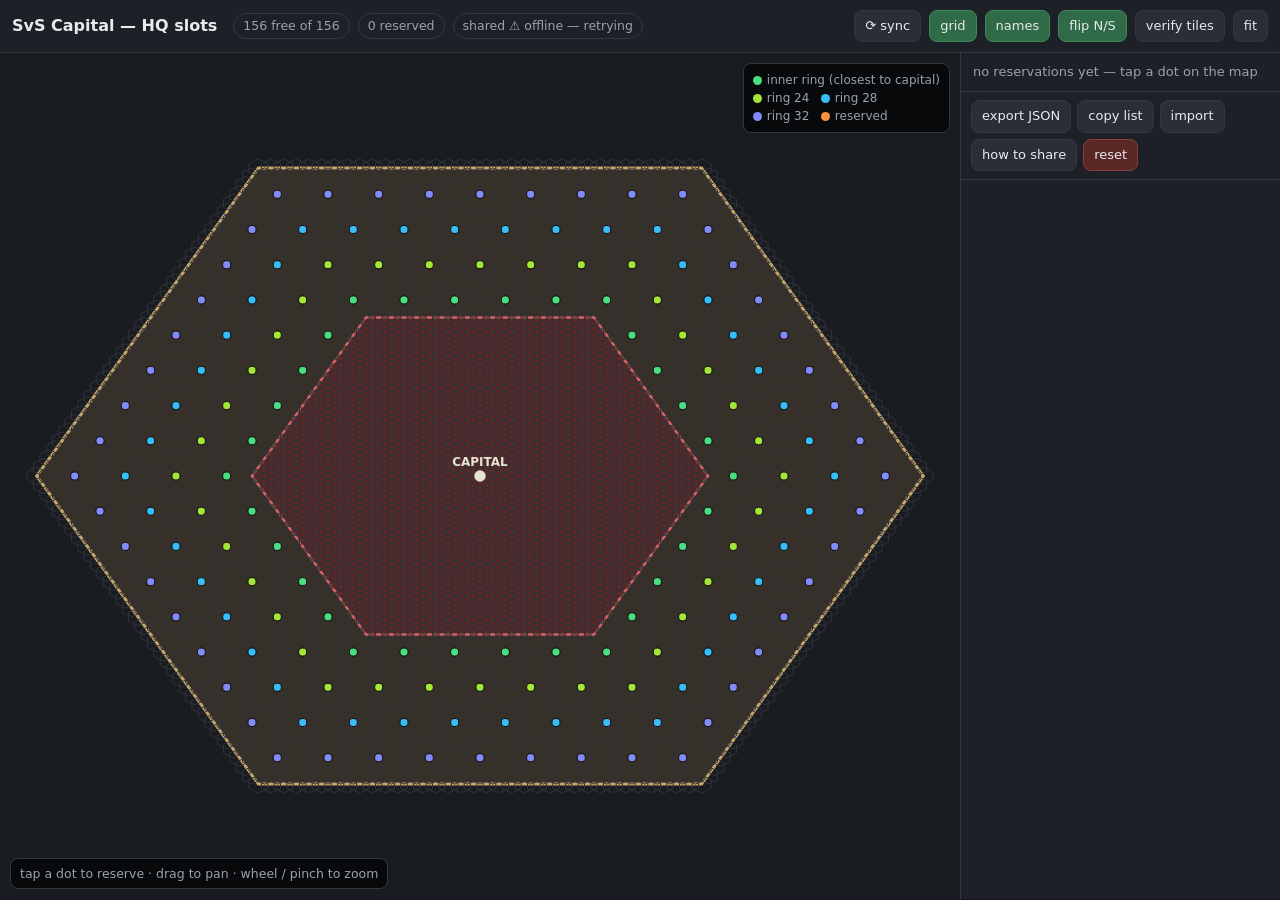
==== index.html @ acdbe2cd "SvS capital HQ slot sign-up map" ====
<!doctype html>
<html lang="en">
<head>
<meta charset="utf-8">
<meta name="viewport" content="width=device-width, initial-scale=1, maximum-scale=5">
<title>SvS Capital — HQ slot reservations</title>
<style>
  :root{--bg:#14161a;--panel:#1d2026;--line:#33383f;--fg:#e8eaee;--dim:#9aa2ad;
        --r20:#4ade80;--r24:#a3e635;--r28:#38bdf8;--r32:#818cf8;--taken:#fb923c;--bad:#f87171;}
  *{box-sizing:border-box}
  html,body{margin:0;height:100%;background:var(--bg);color:var(--fg);
    font:15px/1.4 system-ui,-apple-system,"Segoe UI",Roboto,sans-serif;overscroll-behavior:none}
  header{display:flex;flex-wrap:wrap;gap:8px;align-items:center;padding:10px 12px;
    background:var(--panel);border-bottom:1px solid var(--line);position:sticky;top:0;z-index:5}
  header h1{font-size:16px;margin:0 8px 0 0;font-weight:650}
  .pill{font-size:12.5px;color:var(--dim);border:1px solid var(--line);border-radius:99px;padding:3px 9px}
  .spacer{flex:1}
  main{display:flex;height:calc(100% - 54px);min-height:0}
  #wrap{position:relative;flex:1;min-width:0}
  canvas{display:block;width:100%;height:100%;touch-action:none}
  #hint{position:absolute;left:10px;bottom:10px;font-size:12.5px;color:var(--dim);
    background:#000a;border:1px solid var(--line);border-radius:8px;padding:6px 9px;pointer-events:none}
  aside{width:320px;flex:none;border-left:1px solid var(--line);background:var(--panel);
    display:flex;flex-direction:column;min-height:0}
  aside .stats{padding:10px 12px;border-bottom:1px solid var(--line);font-size:13px;color:var(--dim)}
  aside .btns{display:flex;flex-wrap:wrap;gap:6px;padding:8px 10px;border-bottom:1px solid var(--line)}
  #list{list-style:none;margin:0;padding:6px 0 40px;overflow:auto;flex:1}
  #list li{display:flex;gap:8px;align-items:center;padding:6px 12px;border-bottom:1px solid #262a30;font-size:13.5px}
  #list li b{color:var(--taken);font-weight:600}
  #list li span.c{color:var(--dim);font-variant-numeric:tabular-nums}
  button{font:inherit;font-size:13px;color:var(--fg);background:#2a2f37;border:1px solid var(--line);
    border-radius:8px;padding:6px 10px;cursor:pointer}
  button:hover{background:#333a44}
  button.on{background:#2f6b46;border-color:#3f8a5b}
  button.primary{background:#2f6b46;border-color:#3f8a5b;font-weight:600}
  button.danger{background:#5a2626;border-color:#8a3f3f}
  .modal{position:fixed;inset:0;background:#000a;display:flex;align-items:center;justify-content:center;
    padding:14px;z-index:20}
  .modal.hidden{display:none}
  .card{background:var(--panel);border:1px solid var(--line);border-radius:14px;padding:14px;width:min(460px,100%)}
  .card h2{margin:0 0 4px;font-size:17px}
  .card .meta{color:var(--dim);font-size:13px;margin-bottom:10px;font-variant-numeric:tabular-nums}
  .card label{display:block;font-size:13px;color:var(--dim);margin:8px 0 4px}
  .card input,.card textarea{width:100%;background:#12141a;color:var(--fg);border:1px solid var(--line);
    border-radius:8px;padding:9px;font:inherit}
  .card textarea{height:150px;font-family:ui-monospace,Consolas,monospace;font-size:12.5px}
  .card .row{display:flex;flex-wrap:wrap;gap:8px;margin-top:12px}
  .warn{color:var(--bad);font-size:13px;min-height:17px;margin-top:6px}
  .ok{color:var(--r20)}
  #legend{position:absolute;right:10px;top:10px;background:#000a;border:1px solid var(--line);
    border-radius:8px;padding:7px 9px;font-size:12px;color:var(--dim);line-height:1.5}
  #legend i{display:inline-block;width:9px;height:9px;border-radius:99px;margin-right:5px;vertical-align:middle}
  @media(max-width:820px){
    main{flex-direction:column;height:auto}
    #wrap{height:58vh}
    aside{width:auto;border-left:none;border-top:1px solid var(--line);max-height:42vh}
  }
</style>
</head>
<body>
<header>
  <h1>SvS Capital — HQ slots</h1>
  <span class="pill" id="pillFree">–</span>
  <span class="pill" id="pillTaken">–</span>
  <span class="pill" id="pillShared">shared: connecting…</span>
  <span class="spacer"></span>
  <button id="btnSync" title="pull the latest list from the shared sign-up sheet">⟳ sync</button>
  <button id="btnGrid" title="show/hide the tile grid">grid</button>
  <button id="btnNames" title="show/hide the names on the map">names</button>
  <button id="btnFlip" title="flip N/S if the map looks mirrored compared to the game">flip N/S</button>
  <button id="btnTest" title="highlight the tiles to verify in game">verify tiles</button>
  <button id="btnFit">fit</button>
</header>

<main>
  <div id="wrap">
    <canvas id="map"></canvas>
    <div id="legend">
      <i style="background:var(--r20)"></i>inner ring (closest to capital)<br>
      <i style="background:var(--r24)"></i>ring 24 &nbsp; <i style="background:var(--r28)"></i>ring 28<br>
      <i style="background:var(--r32)"></i>ring 32 &nbsp; <i style="background:var(--taken)"></i>reserved
    </div>
    <div id="hint">tap a dot to reserve · drag to pan · wheel / pinch to zoom</div>
  </div>
  <aside>
    <div class="stats" id="stats">reservations are stored in this browser</div>
    <div class="btns">
      <button id="btnExport">export JSON</button>
      <button id="btnCopy">copy list</button>
      <button id="btnImport">import</button>
      <button id="btnHelp">how to share</button>
      <button id="btnReset" class="danger">reset</button>
    </div>
    <ol id="list"></ol>
  </aside>
</main>

<!-- reserve / release card -->
<div class="modal hidden" id="sheet">
  <div class="card">
    <h2 id="shTitle">Spot</h2>
    <div class="meta" id="shMeta"></div>
    <label for="shName">Your name / alliance tag</label>
    <input id="shName" maxlength="28" placeholder="e.g. Ahmed [Tj]">
    <div class="warn" id="shWarn"></div>
    <div class="row">
      <button class="primary" id="shTake">reserve this spot</button>
      <button class="danger hidden" id="shRelease">release</button>
      <button id="shCopy">copy X/Y</button>
      <button id="shClose">close</button>
    </div>
  </div>
</div>

<!-- import / export / help card -->
<div class="modal hidden" id="io">
  <div class="card">
    <h2 id="ioTitle">Import</h2>
    <div class="meta" id="ioMeta"></div>
    <textarea id="ioText" spellcheck="false"></textarea>
    <div class="row">
      <button class="primary" id="ioDo">import</button>
      <button id="ioClose">close</button>
    </div>
  </div>
</div>

<script>
/* ============================== CORE (pure, testable) ============================== */
const HQCore = (() => {
  const SPOTS = [{"n":1,"ring":20,"clock":1,"X":506,"Y":480},{"n":2,"ring":20,"clock":1,"X":510,"Y":480},{"n":3,"ring":20,"clock":1,"X":512,"Y":484},{"n":4,"ring":20,"clock":2,"X":514,"Y":488},{"n":5,"ring":20,"clock":2,"X":516,"Y":492},{"n":6,"ring":20,"clock":3,"X":518,"Y":504},{"n":7,"ring":20,"clock":3,"X":518,"Y":496},{"n":8,"ring":20,"clock":3,"X":520,"Y":500},{"n":9,"ring":20,"clock":4,"X":514,"Y":512},{"n":10,"ring":20,"clock":4,"X":516,"Y":508},{"n":11,"ring":20,"clock":5,"X":506,"Y":520},{"n":12,"ring":20,"clock":5,"X":510,"Y":520},{"n":13,"ring":20,"clock":5,"X":512,"Y":516},{"n":14,"ring":20,"clock":6,"X":498,"Y":520},{"n":15,"ring":20,"clock":6,"X":502,"Y":520},{"n":16,"ring":20,"clock":7,"X":488,"Y":516},{"n":17,"ring":20,"clock":7,"X":490,"Y":520},{"n":18,"ring":20,"clock":7,"X":494,"Y":520},{"n":19,"ring":20,"clock":8,"X":484,"Y":508},{"n":20,"ring":20,"clock":8,"X":486,"Y":512},{"n":21,"ring":20,"clock":9,"X":480,"Y":500},{"n":22,"ring":20,"clock":9,"X":482,"Y":504},{"n":23,"ring":20,"clock":9,"X":482,"Y":496},{"n":24,"ring":20,"clock":10,"X":484,"Y":492},{"n":25,"ring":20,"clock":10,"X":486,"Y":488},{"n":26,"ring":20,"clock":11,"X":488,"Y":484},{"n":27,"ring":20,"clock":11,"X":490,"Y":480},{"n":28,"ring":20,"clock":11,"X":494,"Y":480},{"n":29,"ring":20,"clock":12,"X":498,"Y":480},{"n":30,"ring":20,"clock":12,"X":502,"Y":480},{"n":31,"ring":24,"clock":1,"X":508,"Y":476},{"n":32,"ring":24,"clock":1,"X":512,"Y":476},{"n":33,"ring":24,"clock":1,"X":514,"Y":480},{"n":34,"ring":24,"clock":2,"X":516,"Y":484},{"n":35,"ring":24,"clock":2,"X":518,"Y":488},{"n":36,"ring":24,"clock":2,"X":520,"Y":492},{"n":37,"ring":24,"clock":3,"X":522,"Y":504},{"n":38,"ring":24,"clock":3,"X":522,"Y":496},{"n":39,"ring":24,"clock":3,"X":524,"Y":500},{"n":40,"ring":24,"clock":4,"X":516,"Y":516},{"n":41,"ring":24,"clock":4,"X":518,"Y":512},{"n":42,"ring":24,"clock":4,"X":520,"Y":508},{"n":43,"ring":24,"clock":5,"X":508,"Y":524},{"n":44,"ring":24,"clock":5,"X":512,"Y":524},{"n":45,"ring":24,"clock":5,"X":514,"Y":520},{"n":46,"ring":24,"clock":6,"X":496,"Y":524},{"n":47,"ring":24,"clock":6,"X":500,"Y":524},{"n":48,"ring":24,"clock":6,"X":504,"Y":524},{"n":49,"ring":24,"clock":7,"X":486,"Y":520},{"n":50,"ring":24,"clock":7,"X":488,"Y":524},{"n":51,"ring":24,"clock":7,"X":492,"Y":524},{"n":52,"ring":24,"clock":8,"X":480,"Y":508},{"n":53,"ring":24,"clock":8,"X":482,"Y":512},{"n":54,"ring":24,"clock":8,"X":484,"Y":516},{"n":55,"ring":24,"clock":9,"X":476,"Y":500},{"n":56,"ring":24,"clock":9,"X":478,"Y":504},{"n":57,"ring":24,"clock":9,"X":478,"Y":496},{"n":58,"ring":24,"clock":10,"X":480,"Y":492},{"n":59,"ring":24,"clock":10,"X":482,"Y":488},{"n":60,"ring":24,"clock":10,"X":484,"Y":484},{"n":61,"ring":24,"clock":11,"X":486,"Y":480},{"n":62,"ring":24,"clock":11,"X":488,"Y":476},{"n":63,"ring":24,"clock":11,"X":492,"Y":476},{"n":64,"ring":24,"clock":12,"X":496,"Y":476},{"n":65,"ring":24,"clock":12,"X":500,"Y":476},{"n":66,"ring":24,"clock":12,"X":504,"Y":476},{"n":67,"ring":28,"clock":1,"X":510,"Y":472},{"n":68,"ring":28,"clock":1,"X":514,"Y":472},{"n":69,"ring":28,"clock":1,"X":516,"Y":476},{"n":70,"ring":28,"clock":1,"X":518,"Y":480},{"n":71,"ring":28,"clock":2,"X":520,"Y":484},{"n":72,"ring":28,"clock":2,"X":522,"Y":488},{"n":73,"ring":28,"clock":2,"X":524,"Y":492},{"n":74,"ring":28,"clock":3,"X":526,"Y":504},{"n":75,"ring":28,"clock":3,"X":526,"Y":496},{"n":76,"ring":28,"clock":3,"X":528,"Y":500},{"n":77,"ring":28,"clock":4,"X":520,"Y":516},{"n":78,"ring":28,"clock":4,"X":522,"Y":512},{"n":79,"ring":28,"clock":4,"X":524,"Y":508},{"n":80,"ring":28,"clock":5,"X":510,"Y":528},{"n":81,"ring":28,"clock":5,"X":514,"Y":528},{"n":82,"ring":28,"clock":5,"X":516,"Y":524},{"n":83,"ring":28,"clock":5,"X":518,"Y":520},{"n":84,"ring":28,"clock":6,"X":494,"Y":528},{"n":85,"ring":28,"clock":6,"X":498,"Y":528},{"n":86,"ring":28,"clock":6,"X":502,"Y":528},{"n":87,"ring":28,"clock":6,"X":506,"Y":528},{"n":88,"ring":28,"clock":7,"X":482,"Y":520},{"n":89,"ring":28,"clock":7,"X":484,"Y":524},{"n":90,"ring":28,"clock":7,"X":486,"Y":528},{"n":91,"ring":28,"clock":7,"X":490,"Y":528},{"n":92,"ring":28,"clock":8,"X":476,"Y":508},{"n":93,"ring":28,"clock":8,"X":478,"Y":512},{"n":94,"ring":28,"clock":8,"X":480,"Y":516},{"n":95,"ring":28,"clock":9,"X":472,"Y":500},{"n":96,"ring":28,"clock":9,"X":474,"Y":504},{"n":97,"ring":28,"clock":9,"X":474,"Y":496},{"n":98,"ring":28,"clock":10,"X":476,"Y":492},{"n":99,"ring":28,"clock":10,"X":478,"Y":488},{"n":100,"ring":28,"clock":10,"X":480,"Y":484},{"n":101,"ring":28,"clock":11,"X":482,"Y":480},{"n":102,"ring":28,"clock":11,"X":484,"Y":476},{"n":103,"ring":28,"clock":11,"X":486,"Y":472},{"n":104,"ring":28,"clock":11,"X":490,"Y":472},{"n":105,"ring":28,"clock":12,"X":494,"Y":472},{"n":106,"ring":28,"clock":12,"X":498,"Y":472},{"n":107,"ring":28,"clock":12,"X":502,"Y":472},{"n":108,"ring":28,"clock":12,"X":506,"Y":472},{"n":109,"ring":32,"clock":1,"X":512,"Y":468},{"n":110,"ring":32,"clock":1,"X":516,"Y":468},{"n":111,"ring":32,"clock":1,"X":518,"Y":472},{"n":112,"ring":32,"clock":1,"X":520,"Y":476},{"n":113,"ring":32,"clock":2,"X":522,"Y":480},{"n":114,"ring":32,"clock":2,"X":524,"Y":484},{"n":115,"ring":32,"clock":2,"X":526,"Y":488},{"n":116,"ring":32,"clock":2,"X":528,"Y":492},{"n":117,"ring":32,"clock":3,"X":530,"Y":504},{"n":118,"ring":32,"clock":3,"X":530,"Y":496},{"n":119,"ring":32,"clock":3,"X":532,"Y":500},{"n":120,"ring":32,"clock":4,"X":522,"Y":520},{"n":121,"ring":32,"clock":4,"X":524,"Y":516},{"n":122,"ring":32,"clock":4,"X":526,"Y":512},{"n":123,"ring":32,"clock":4,"X":528,"Y":508},{"n":124,"ring":32,"clock":5,"X":512,"Y":532},{"n":125,"ring":32,"clock":5,"X":516,"Y":532},{"n":126,"ring":32,"clock":5,"X":518,"Y":528},{"n":127,"ring":32,"clock":5,"X":520,"Y":524},{"n":128,"ring":32,"clock":6,"X":492,"Y":532},{"n":129,"ring":32,"clock":6,"X":496,"Y":532},{"n":130,"ring":32,"clock":6,"X":500,"Y":532},{"n":131,"ring":32,"clock":6,"X":504,"Y":532},{"n":132,"ring":32,"clock":6,"X":508,"Y":532},{"n":133,"ring":32,"clock":7,"X":480,"Y":524},{"n":134,"ring":32,"clock":7,"X":482,"Y":528},{"n":135,"ring":32,"clock":7,"X":484,"Y":532},{"n":136,"ring":32,"clock":7,"X":488,"Y":532},{"n":137,"ring":32,"clock":8,"X":472,"Y":508},{"n":138,"ring":32,"clock":8,"X":474,"Y":512},{"n":139,"ring":32,"clock":8,"X":476,"Y":516},{"n":140,"ring":32,"clock":8,"X":478,"Y":520},{"n":141,"ring":32,"clock":9,"X":468,"Y":500},{"n":142,"ring":32,"clock":9,"X":470,"Y":504},{"n":143,"ring":32,"clock":9,"X":470,"Y":496},{"n":144,"ring":32,"clock":10,"X":472,"Y":492},{"n":145,"ring":32,"clock":10,"X":474,"Y":488},{"n":146,"ring":32,"clock":10,"X":476,"Y":484},{"n":147,"ring":32,"clock":10,"X":478,"Y":480},{"n":148,"ring":32,"clock":11,"X":480,"Y":476},{"n":149,"ring":32,"clock":11,"X":482,"Y":472},{"n":150,"ring":32,"clock":11,"X":484,"Y":468},{"n":151,"ring":32,"clock":11,"X":488,"Y":468},{"n":152,"ring":32,"clock":12,"X":492,"Y":468},{"n":153,"ring":32,"clock":12,"X":496,"Y":468},{"n":154,"ring":32,"clock":12,"X":500,"Y":468},{"n":155,"ring":32,"clock":12,"X":504,"Y":468},{"n":156,"ring":32,"clock":12,"X":508,"Y":468}];
  const CENTER = {x:500, y:500};
  const OUTER_R = 35;        // buildable hexagon radius, tiles (your 6 corner taps)
  const INNER_R = 18;        // no-build hexagon radius, tiles (~half the width)
  const SQUASH  = 0.695;     // the game draws the map squashed vertically
  const RING_COLOR = {20:'#4ade80', 24:'#a3e635', 28:'#38bdf8', 32:'#818cf8'};

  // tiles to verify by hand in game: [X, Y, ring, expected]
  const TEST_TILES = [
    {X:465,Y:500, r:35, t:'outer W corner (buildable edge)', ok:true},
    {X:482,Y:465, r:35, t:'outer top-left corner',            ok:true},
    {X:535,Y:500, r:35, t:'outer E corner',                   ok:true},
    {X:482,Y:500, r:18, t:'no-build hexagon W corner',        ok:false},
    {X:509,Y:518, r:18, t:'no-build hexagon SE corner',       ok:false},
    {X:491,Y:482, r:18, t:'no-build hexagon NW corner',       ok:false},
    {X:480,Y:500, r:20, t:'innermost legal spot (#21)',       ok:true},
    {X:532,Y:500, r:32, t:'outer band spot (#119)',           ok:true},
    {X:519,Y:500, r:19, t:'grey zone: 1 tile off no-build',   ok:null},
    {X:481,Y:500, r:19, t:'grey zone: 1 tile off no-build',   ok:null}
  ];

  const hexDist = (a, b) => {
    const da = a[0]-b[0], db = a[1]-b[1];
    return (Math.abs(da) + Math.abs(db) + Math.abs(da+db)) / 2;
  };
  // map coords -> tile (i,j):  X = Cx + i + j/2 , Y = Cy + j
  const toGrid = (X, Y) => [ (X-CENTER.x) - (Y-CENTER.y)/2, (Y-CENTER.y) ];
  const toMap  = (i, j) => [ CENTER.x + i + j/2, CENTER.y + j ];

  const toPx = (X, Y, v) => [ v.ox + (X-CENTER.x)*v.scale,
                              v.oy - (Y-CENTER.y)*v.scale*SQUASH*v.flip ];
  const fromPx = (px, py, v) => [ CENTER.x + (px-v.ox)/v.scale,
                                  CENTER.y + (v.oy-py)/(v.scale*SQUASH*v.flip) ];
  const zonePoly = (R, v) => [[1,0],[0.5,1],[-0.5,1],[-1,0],[-0.5,-1],[0.5,-1]]
        .map(([a,b]) => toPx(CENTER.x+R*a, CENTER.y+R*b, v));
  const tileCell = (X, Y, v) => [[0.75,0.5],[0,1],[-0.75,0.5],[-0.75,-0.5],[0,-1],[0.75,-0.5]]
        .map(([a,b]) => toPx(X+a, Y+b, v));

  function hitTest(px, py, v, maxPx){
    let best = null, bd = maxPx || Math.max(18, v.scale*0.8);
    for (const s of SPOTS){
      const p = toPx(s.X, s.Y, v), d = Math.hypot(p[0]-px, p[1]-py);
      if (d < bd){ bd = d; best = s; }
    }
    return best;
  }

  // ---- sharing format: "# comment" or "<spotNumber> <name>" lines, or JSON ----
  function formatShare(res){
    const lines = ["# SvS HQ picks — " + Object.keys(res).length + " spot(s)"];
    Object.keys(res).map(Number).sort((a,b)=>a-b).forEach(n => lines.push(n + " " + res[n].name));
    return lines.join("\n");
  }
  function parseShare(text){
    const out = [];
    const t = (text||"").trim();
    if (!t) return out;
    if (t[0] === "{"){
      let j = null;
      try { j = JSON.parse(t); } catch(e){ return out; }
      const src = j.spots || j;
      for (const k of Object.keys(src)){
        const v = src[k];
        if (typeof v === "string") out.push({n:Number(k), name:v});
        else if (v && typeof v.name === "string") out.push({n:Number(k), name:v.name});
      }
      return out.filter(o => o.n > 0 && o.name);
    }
    for (const raw of t.split(/\r?\n/)){
      const line = raw.replace(/^\s*#.*$/, "").trim();
      if (!line) continue;
      const m = line.match(/^(\d{1,4})\s*[\s:,\-–—]+\s*(.+?)\s*$/);
      if (m) out.push({n:Number(m[1]), name:m[2]});
    }
    return out;
  }
  function fitView(w, h, pad){
    pad = pad || 24;
    const spanX = OUTER_R*2 + 2, spanY = (OUTER_R*2 + 2)*SQUASH;
    const scale = Math.min((w-pad*2)/spanX, (h-pad*2)/spanY);
    return {scale, ox:w/2, oy:h/2, flip:1};
  }
  return {SPOTS, TEST_TILES, CENTER, OUTER_R, INNER_R, SQUASH, RING_COLOR,
          hexDist, toGrid, toMap, toPx, fromPx, zonePoly, tileCell, hitTest,
          formatShare, parseShare, fitView};
})();
if (typeof globalThis !== "undefined") globalThis.HQCore = HQCore;

/* ================================== UI ================================== */
function initUI(){
  const C = HQCore;
  const KEY = "hqmap.reservations.v1", NAMEKEY = "hqmap.myname";
  // ---- shared sign-up sheet (public JSON store, no account; anyone with the page can edit) ----
  const BACKEND = "https://store.zapier.com/api/records?secret=2e3f3b9d-2a24-48b7-81ee-46a917ef38f0";
  const $ = id => document.getElementById(id);
  const cv = $("map"), ctx = cv.getContext("2d");

  let res = {};                                   // { spotNumber: {name, ts} }
  try { res = JSON.parse(localStorage.getItem(KEY)) || {}; } catch(e){ res = {}; }
  const saveRes = () => { try { localStorage.setItem(KEY, JSON.stringify(res)); } catch(e){} };

  let pending = [];                               // ops not yet accepted by the shared sheet
  let sharedState = "connecting";                 // connecting | connected | offline | local
  const remoteKeys = new Set();

  let view = {scale:12, ox:0, oy:0, flip:-1};     // flip -1: in game +Y goes DOWN the screen
  let showGrid = true, showNames = true, showTest = false;
  let hover = null, sel = null, W = 0, H = 0, dpr = 1, confirmCount = 0;

  /* ---------- rendering ---------- */
  function resize(){
    dpr = Math.min(2, window.devicePixelRatio || 1);
    const r = cv.getBoundingClientRect();
    W = Math.max(200, r.width); H = Math.max(200, r.height);
    cv.width = Math.round(W*dpr); cv.height = Math.round(H*dpr);
    ctx.setTransform(dpr,0,0,dpr,0,0);
    draw();
  }
  function fit(){ const v = C.fitView(W, H); v.flip = view.flip; view = v; draw(); }

  function draw(){
    ctx.clearRect(0,0,W,H);
    ctx.fillStyle = "#191c21"; ctx.fillRect(0,0,W,H);

    // outer zone
    poly(C.zonePoly(C.OUTER_R, view), "#3a2f21", "#c4a46a", 3);
    // inner no-build zone
    poly(C.zonePoly(C.INNER_R, view), "#5c2727", "#d96060", 2.5);

    // tile grid
    if (showGrid && view.scale > 5){
      ctx.strokeStyle = "#2f3339"; ctx.lineWidth = 1;
      const R = C.OUTER_R;
      for (let j=-R-1; j<=R+1; j++){
        for (let i=-R-1; i<=R+1; i++){
          if (C.hexDist([i,j],[0,0]) > R) continue;
          const [x,y] = C.toMap(i,j);
          const p = C.tileCell(x,y,view);
          ctx.beginPath(); ctx.moveTo(p[0][0],p[0][1]);
          for (let k=1;k<6;k++) ctx.lineTo(p[k][0],p[k][1]);
          ctx.closePath(); ctx.stroke();
        }
      }
    }

    // capital marker
    const cp = C.toPx(C.CENTER.x, C.CENTER.y, view);
    ctx.fillStyle = "#e8e2d0";
    ctx.beginPath(); ctx.arc(cp[0], cp[1], Math.max(3, view.scale*0.45), 0, 7); ctx.fill();
    if (view.scale > 7){
      ctx.fillStyle = "#e8e2d0"; ctx.font = "600 12px system-ui";
      ctx.textAlign = "center"; ctx.fillText("CAPITAL", cp[0], cp[1] - view.scale*0.8);
      ctx.textAlign = "left";
    }

    // spots
    for (const s of C.SPOTS){
      const p = C.toPx(s.X, s.Y, view);
      if (p[0] < -30 || p[1] < -30 || p[0] > W+30 || p[1] > H+30) continue;
      const taken = res[s.n];
      const r = Math.max(4, view.scale*0.32);
      if (taken){
        ctx.fillStyle = "#fb923c"; ctx.strokeStyle = "#fff7ed"; ctx.lineWidth = 1.5;
      } else {
        ctx.fillStyle = C.RING_COLOR[s.ring] || "#4ade80"; ctx.strokeStyle = "#0b0d10"; ctx.lineWidth = 1;
      }
      ctx.beginPath(); ctx.arc(p[0], p[1], taken ? r*1.15 : r, 0, 7); ctx.fill(); ctx.stroke();
      if (showNames && taken && view.scale > 7){
        label(p[0], p[1] - r*1.5, taken.name, "#fb923c");
      } else if (view.scale > 22){
        ctx.fillStyle = "#c9ced6"; ctx.font = "10px system-ui"; ctx.textAlign = "center";
        ctx.fillText(s.n, p[0], p[1] + 3.5); ctx.textAlign = "left";
      }
      if (sel === s){ ring(p[0], p[1], r + 5, "#fff"); }
      else if (hover === s){ ring(p[0], p[1], r + 4, "#ffffff88"); }
    }

    // verification tiles
    if (showTest){
      for (const t of C.TEST_TILES){
        const p = C.toPx(t.X, t.Y, view);
        const col = t.ok === false ? "#f87171" : (t.ok === true ? "#4ade80" : "#e879f9");
        ring(p[0], p[1], Math.max(9, view.scale*0.62), col);
        if (view.scale > 6){
          ctx.fillStyle = col; ctx.font = "11px system-ui"; ctx.textAlign = "center";
          ctx.fillText("#" + t.X + "/" + t.Y, p[0], p[1] - Math.max(12, view.scale*0.8));
          ctx.textAlign = "left";
        }
      }
    }
  }
  function poly(pts, fill, stroke, lw){
    ctx.beginPath(); ctx.moveTo(pts[0][0], pts[0][1]);
    for (let i=1;i<pts.length;i++) ctx.lineTo(pts[i][0], pts[i][1]);
    ctx.closePath();
    if (fill){ ctx.fillStyle = fill; ctx.fill(); }
    if (stroke){ ctx.strokeStyle = stroke; ctx.lineWidth = lw || 2; ctx.stroke(); }
  }
  function ring(x, y, r, col){
    ctx.beginPath(); ctx.arc(x, y, r, 0, 7); ctx.strokeStyle = col; ctx.lineWidth = 2; ctx.stroke();
  }
  function label(cx, cy, text, col){
    ctx.font = "600 11px system-ui"; ctx.textAlign = "center";
    const w = ctx.measureText(text).width;
    ctx.fillStyle = "#000000b0";
    ctx.fillRect(cx - w/2 - 4, cy - 10, w + 8, 14);
    ctx.fillStyle = col; ctx.fillText(text, cx, cy + 1);
    ctx.textAlign = "left";
  }

  /* ---------- interaction ---------- */
  let ptrs = new Map(), dragging = false, moved = 0, pinch = 0, last = null;
  const pos = e => { const r = cv.getBoundingClientRect(); return [e.clientX-r.left, e.clientY-r.top]; };

  cv.addEventListener("pointerdown", e => {
    cv.setPointerCapture(e.pointerId);
    ptrs.set(e.pointerId, pos(e));
    dragging = true; moved = 0; last = pos(e);
    if (ptrs.size === 2){
      moved = 999;                       // a pinch must never count as a tap
      const [a,b] = [...ptrs.values()];
      pinch = Math.hypot(a[0]-b[0], a[1]-b[1]);
    }
  });
  cv.addEventListener("pointermove", e => {
    const p = pos(e);
    if (ptrs.has(e.pointerId)) ptrs.set(e.pointerId, p);
    if (dragging && ptrs.size === 1){
      const dx = p[0]-last[0], dy = p[1]-last[1];
      moved += Math.hypot(dx,dy);
      view.ox += dx; view.oy += dy; last = p;
      if (moved > 4) draw();
    } else if (ptrs.size === 2){
      const [a,b] = [...ptrs.values()];
      const d = Math.hypot(a[0]-b[0], a[1]-b[1]);
      if (pinch > 0) zoomAt((a[0]+b[0])/2, (a[1]+b[1])/2, d/pinch);
      pinch = d;
    } else {
      const h = C.hitTest(p[0], p[1], view);
      if (h !== hover){ hover = h; draw(); }
    }
  });
  cv.addEventListener("pointerup", e => {
    const p = pos(e);
    ptrs.delete(e.pointerId);
    if (ptrs.size < 2) pinch = 0;
    if (dragging && moved < 6){
      const s = C.hitTest(p[0], p[1], view);
      if (s){ sel = s; openSheet(s); } else { sel = null; }
      draw();
    }
    if (ptrs.size === 0) dragging = false;
  });
  cv.addEventListener("pointercancel", e => { ptrs.delete(e.pointerId); dragging = false; });
  cv.addEventListener("wheel", e => {
    e.preventDefault();
    const [x,y] = pos(e);
    zoomAt(x, y, e.deltaY < 0 ? 1.15 : 1/1.15);
  }, {passive:false});

  function zoomAt(x, y, k){
    const before = C.fromPx(x, y, view);
    view.scale = Math.max(3, Math.min(90, view.scale*k));
    const after = C.toPx(before[0], before[1], view);
    view.ox += x - after[0]; view.oy += y - after[1];
    draw();
  }

  /* ---------- reserve sheet ---------- */
  function openSheet(s){
    sel = s;                                     // the sheet always owns the current selection
    const taken = res[s.n];
    $("shTitle").textContent = "Spot #" + s.n + "  (X:" + s.X + " Y:" + s.Y + ")";
    $("shMeta").textContent = (s.ring === 20 ? "innermost ring — closest to the capital"
                              : "ring " + s.ring) + " · " + s.clock + ":00 · " +
        (taken ? "reserved by " + taken.name : "free");
    $("shName").value = taken ? taken.name : (localStorage.getItem(NAMEKEY) || "");
    $("shWarn").className = "warn";
    $("shWarn").textContent = "";
    confirmCount = 0;
    $("shRelease").classList.toggle("hidden", !taken);
    $("shTake").textContent = taken ? "reassign spot" : "reserve this spot";
    $("sheet").classList.remove("hidden");
  }
  function closeSheet(){ $("sheet").classList.add("hidden"); }

  $("shTake").onclick = () => {
    const name = $("shName").value.trim();
    if (!name){ $("shWarn").className = "warn"; $("shWarn").textContent = "enter a name first"; return; }
    if (!sel) return;
    const holder = res[sel.n];
    const mine = Object.keys(res).map(Number).find(n => res[n].name === name && n !== sel.n);
    let warn = "";
    if (holder && holder.name !== name) warn = "spot #" + sel.n + " is held by " + holder.name + " — tap again to take it over";
    else if (mine) warn = name + " already holds spot #" + mine + " — tap again to reserve a second spot";
    if (warn && confirmCount === 0){
      confirmCount = 1; $("shWarn").className = "warn"; $("shWarn").textContent = warn; return;
    }
    localStorage.setItem(NAMEKEY, name);
    queueOp({op:"set", n:sel.n, name});
    closeSheet();
  };
  $("shRelease").onclick = () => { if (sel){ queueOp({op:"del", n:sel.n}); closeSheet(); } };
  $("shCopy").onclick = () => {
    if (!sel) return;
    copy("X:" + sel.X + " Y:" + sel.Y);
    $("shWarn").className = "warn ok"; $("shWarn").textContent = "copied X:" + sel.X + " Y:" + sel.Y;
  };
  $("shClose").onclick = () => { $("shWarn").className = "warn"; closeSheet(); };

  /* ---------- io ---------- */
  function copy(text){
    navigator.clipboard ? navigator.clipboard.writeText(text).catch(()=>fallbackCopy(text)) : fallbackCopy(text);
  }
  function fallbackCopy(text){
    const ta = document.createElement("textarea"); ta.value = text;
    document.body.appendChild(ta); ta.select(); try{ document.execCommand("copy"); }catch(e){}
    ta.remove();
  }
  $("btnExport").onclick = () => {
    const blob = new Blob([JSON.stringify({meta:{outer:35, inner:18, spots:C.SPOTS.length},
      spots:res, exported:new Date().toISOString()}, null, 1)], {type:"application/json"});
    const a = document.createElement("a");
    a.href = URL.createObjectURL(blob); a.download = "svs-hq-reservations.json"; a.click();
  };
  $("btnCopy").onclick = () => { copy(C.formatShare(res)); flash("copied the list — paste it in Discord"); };
  $("btnImport").onclick = () => openIO("import");
  $("btnHelp").onclick = () => openIO("help");
  $("btnReset").onclick = () => {
    if (confirm("Clear the reservations cached in this browser?\n(The shared sheet and other players are not affected.)")){
      res = {}; saveRes(); refresh(); pull();
    }
  };
  function openIO(mode){
    const help = mode === "help";
    $("ioTitle").textContent = help ? "How to share" : "Import reservations";
    $("ioMeta").textContent = help
      ? "This page keeps reservations in the browser that opens it. To collect everyone's picks:"
      : "Paste an export (JSON) or lines like \"12 Ahmed\". Existing spots not in the paste are kept.";
    $("ioText").value = help
      ? "Shared sign-up sheet: this page writes every reservation straight to a public JSON store\n" +
        "(a free Zapier \"Storage\" record — no account, no server of ours). Anyone who opens this\n" +
        "page sees the same list within ~10 seconds; the badge top-right shows shared ✓ / ⚠ offline.\n" +
        "The sheet is public and anyone holding the page can edit it — it is a sign-up list, not\n" +
        "something secure. Clear a spot by opening it and tapping release.\n\n" +
        "If the badge shows ⚠ offline your picks are kept in this browser and pushed automatically\n" +
        "as soon as the connection comes back.\n\n" +
        "Manual merge still works: \"copy list\" gives lines like \"12 Ahmed\" to paste in Discord,\n" +
        "\"export JSON\" gives a file, and \"import\" merges a paste into this browser AND the shared sheet.\n\n" +
        "Opening the page with  ?load=https://…/list.json  also pulls that JSON on top of everything."
      : C.formatShare(res);
    $("ioDo").classList.toggle("hidden", help);
    $("io").classList.remove("hidden");
  }
  $("ioDo").onclick = () => {
    const items = C.parseShare($("ioText").value);
    if (!items.length){ alert("nothing recognised — paste the export or lines like \"12 Ahmed\""); return; }
    let n = 0;
    for (const it of items){
      if (!C.SPOTS.some(s => s.n === it.n)) continue;
      const op = {op:"set", n:it.n, name:it.name};
      pending = pending.filter(p => p.n !== it.n);
      pending.push(op); applyOp(op);                 // publish them to the shared sheet too
      n++;
    }
    saveRes(); refresh(); flush();
    $("io").classList.add("hidden");
    flash("imported " + n + " reservation(s)");
  };
  $("ioClose").onclick = () => $("io").classList.add("hidden");
  $("sheet").onclick = e => { if (e.target.id === "sheet") closeSheet(); };
  $("io").onclick = e => { if (e.target.id === "io") $("io").classList.add("hidden"); };

  function flash(msg){
    const el = $("stats"); const old = el.textContent;
    el.textContent = msg; setTimeout(()=>{ el.textContent = old; }, 2500);
  }

  /* ---------- panel ---------- */
  function refresh(){
    const nums = Object.keys(res).map(Number).sort((a,b)=>a-b);
    $("pillFree").textContent  = (C.SPOTS.length - nums.length) + " free of " + C.SPOTS.length;
    $("pillTaken").textContent = nums.length + " reserved";
    $("stats").textContent = nums.length
      ? "reserved: " + nums.length + " · stored in this browser"
      : "no reservations yet — tap a dot on the map";
    const ul = $("list"); ul.innerHTML = "";
    for (const n of nums){
      const s = C.SPOTS.find(x => x.n === n); if (!s) continue;
      const li = document.createElement("li");
      li.innerHTML = "<span class='c'>#" + n + "</span><b></b>" +
                     "<span class='c'>X:" + s.X + " Y:" + s.Y + "</span>" +
                     "<span class='spacer'></span><span class='c'>r" + s.ring + " " + s.clock + ":00</span>";
      li.querySelector("b").textContent = res[n].name;
      li.onclick = () => {
        sel = s;
        view.ox += (W/2) - C.toPx(s.X,s.Y,view)[0];
        view.oy += (H/2) - C.toPx(s.X,s.Y,view)[1];
        draw(); openSheet(s);
      };
      ul.appendChild(li);
    }
    draw();
  }

  /* ---------- shared sign-up sheet ---------- */
  async function pull(){
    if (!BACKEND){ sharedState = "local"; updateSharedPill(); return; }
    try{
      const r = await fetch(BACKEND, {cache:"no-store"});
      if (!r.ok) throw new Error("http " + r.status);
      const obj = await r.json();
      const fresh = {};
      remoteKeys.clear();
      for (const k of Object.keys(obj || {})){
        const n = Number(String(k).replace(/^s/, ""));
        const name = String(obj[k] == null ? "" : obj[k]).trim();
        if (!n || !name || !C.SPOTS.some(s => s.n === n)) continue;
        fresh[n] = {name, ts: (res[n] && res[n].name === name) ? res[n].ts : Date.now()};
        remoteKeys.add(n);
      }
      res = fresh;                                  // when reachable the sheet is the truth
      for (const op of pending) applyOp(op);         // keep my in-flight picks visible
      sharedState = "connected";
      saveRes(); refresh();
    }catch(e){ sharedState = "offline"; }
    updateSharedPill();
  }
  function applyOp(op){
    if (op.op === "set") res[op.n] = {name:op.name, ts:Date.now()};
    else delete res[op.n];
  }
  function queueOp(op){
    pending = pending.filter(p => p.n !== op.n);
    pending.push(op); applyOp(op); saveRes(); refresh(); flush();
  }
  async function flush(){
    if (!BACKEND || !pending.length) return;
    const left = [];
    for (const op of pending){
      try{
        const url = op.op === "set" ? BACKEND : BACKEND + "&key=s" + op.n;
        const init = op.op === "set"
          ? {method:"POST", headers:{"Content-Type":"application/json"},
             body: JSON.stringify({["s" + op.n]: op.name})}
          : {method:"DELETE"};
        const r = await fetch(url, init);
        if (!r.ok) throw new Error("http " + r.status);
        sharedState = "connected";
        if (op.op === "set") remoteKeys.add(op.n); else remoteKeys.delete(op.n);
      }catch(e){ sharedState = "offline"; left.push(op); }
    }
    pending = left;
    updateSharedPill();
  }
  function updateSharedPill(){
    const el = $("pillShared"), n = remoteKeys.size;
    if (sharedState === "connected") el.textContent = "shared ✓ " + n + " spot" + (n === 1 ? "" : "s");
    else if (sharedState === "offline") el.textContent = "shared ⚠ offline" +
      (pending.length ? " (" + pending.length + " queued)" : " — retrying");
    else if (sharedState === "local") el.textContent = "local only";
    else el.textContent = "shared: connecting…";
  }
  function startPolling(){
    if (!BACKEND) return;
    pull();
    setInterval(() => {
      if (document.hidden) return;
      if (pending.length) flush(); else pull();
    }, 10000);
    window.addEventListener("online", () => { flush(); pull(); });
  }

  /* ---------- buttons ---------- */
  $("btnGrid").onclick  = e => { showGrid  = !showGrid;  e.target.classList.toggle("on", showGrid);  draw(); };
  $("btnNames").onclick = e => { showNames = !showNames; e.target.classList.toggle("on", showNames); draw(); };
  $("btnTest").onclick  = e => { showTest  = !showTest;  e.target.classList.toggle("on", showTest);  draw(); };
  $("btnFlip").onclick  = e => { view.flip = -view.flip; e.target.classList.toggle("on", view.flip<0); draw(); };
  $("btnFit").onclick   = () => fit();
  window.addEventListener("resize", resize);
  async function loadRemote(){
    const m = location.search.match(/[?&]load=([^&]+)/); if (!m) return;
    try {
      const r = await fetch(decodeURIComponent(m[1]), {cache:"no-store"});
      const txt = await r.text();
      const items = C.parseShare(txt);
      let n = 0;
      for (const it of items) if (C.SPOTS.some(s => s.n === it.n)){ res[it.n] = {name:it.name, ts:Date.now()}; n++; }
      if (n){ saveRes(); refresh(); flash("loaded " + n + " shared reservation(s)"); }
    } catch(e){ flash("could not load shared list"); }
  }

  $("btnGrid").classList.add("on"); $("btnNames").classList.add("on");
  $("btnFlip").classList.toggle("on", view.flip < 0);
  $("btnSync").onclick = () => { pull(); flash("syncing with the shared sheet…"); };
  resize(); fit(); refresh(); startPolling(); loadRemote();
  // small debug hook (console): HQTest.sheet(12) opens spot 12, HQTest.state() shows what the page holds
  globalThis.HQTest = { sheet: openSheet, state: () => ({ res, pending, sharedState, view, remote: [...remoteKeys] }),
                        pull, flush, core: C };
}
if (typeof document !== "undefined" && document.getElementById && document.getElementById("map")) initUI();
</script>
</body>
</html>
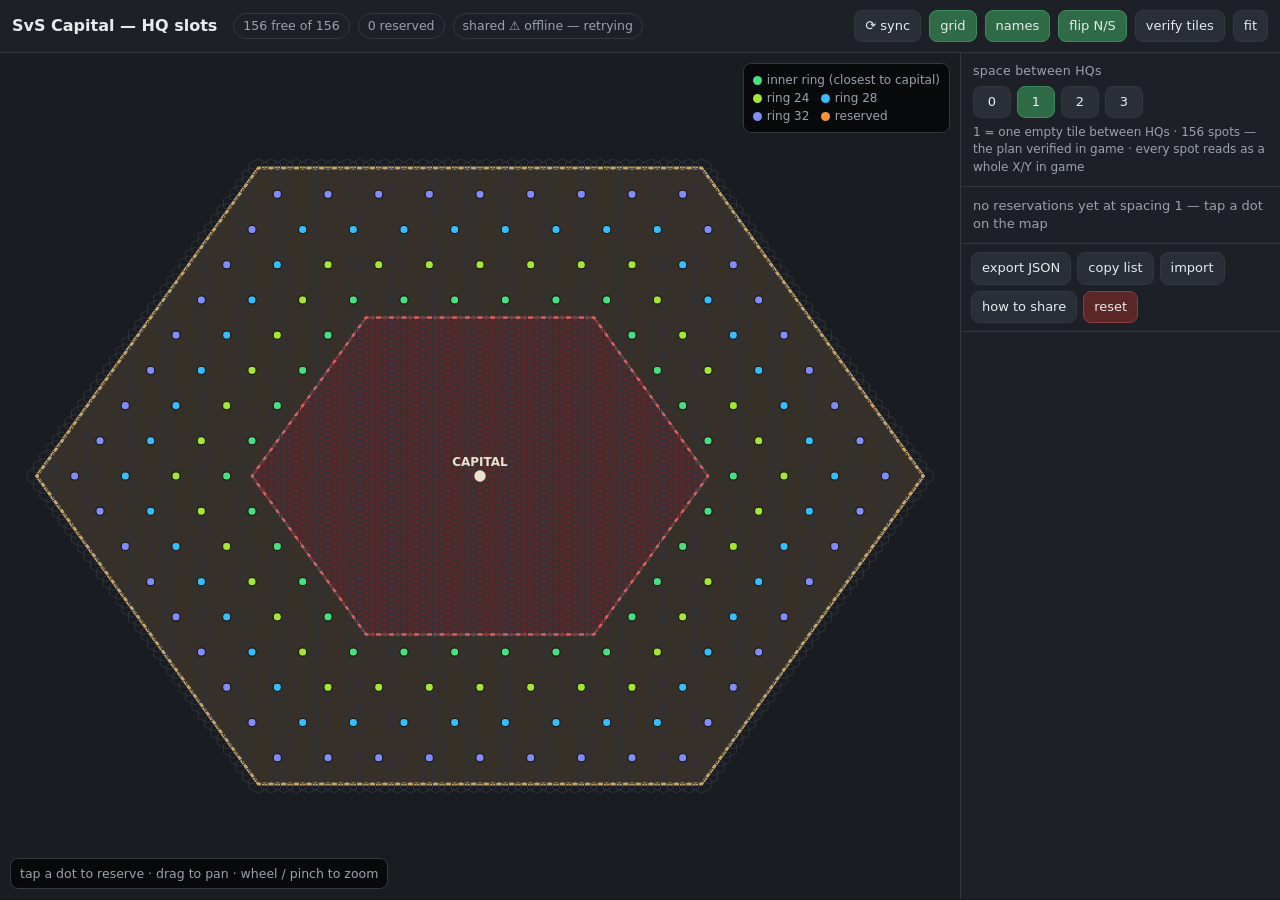
==== commit 3e70dae1: "Add selectable space between HQs (0-3 tiles) with per-spacing reservations" ====
--- a/index.html
+++ b/index.html
@@ -23,6 +23,11 @@
   aside{width:320px;flex:none;border-left:1px solid var(--line);background:var(--panel);
     display:flex;flex-direction:column;min-height:0}
   aside .stats{padding:10px 12px;border-bottom:1px solid var(--line);font-size:13px;color:var(--dim)}
+  .padbar{padding:9px 12px 10px;border-bottom:1px solid var(--line)}
+  .padlbl{display:block;font-size:12.5px;color:var(--dim);margin-bottom:6px;letter-spacing:.02em}
+  .padbtns{display:flex;gap:6px}
+  .padbtns button{width:38px;padding:6px 0;text-align:center;font-variant-numeric:tabular-nums}
+  .padhint{margin-top:6px;font-size:12px;color:var(--dim);line-height:1.45}
   aside .btns{display:flex;flex-wrap:wrap;gap:6px;padding:8px 10px;border-bottom:1px solid var(--line)}
   #list{list-style:none;margin:0;padding:6px 0 40px;overflow:auto;flex:1}
   #list li{display:flex;gap:8px;align-items:center;padding:6px 12px;border-bottom:1px solid #262a30;font-size:13.5px}
@@ -83,6 +88,11 @@
     <div id="hint">tap a dot to reserve · drag to pan · wheel / pinch to zoom</div>
   </div>
   <aside>
+    <div class="padbar">
+      <span class="padlbl">space between HQs</span>
+      <span id="padBtns" class="padbtns"></span>
+      <div class="padhint" id="padHint"></div>
+    </div>
     <div class="stats" id="stats">reservations are stored in this browser</div>
     <div class="btns">
       <button id="btnExport">export JSON</button>
@@ -128,7 +138,8 @@
 <script>
 /* ============================== CORE (pure, testable) ============================== */
 const HQCore = (() => {
-  const SPOTS = [{"n":1,"ring":20,"clock":1,"X":506,"Y":480},{"n":2,"ring":20,"clock":1,"X":510,"Y":480},{"n":3,"ring":20,"clock":1,"X":512,"Y":484},{"n":4,"ring":20,"clock":2,"X":514,"Y":488},{"n":5,"ring":20,"clock":2,"X":516,"Y":492},{"n":6,"ring":20,"clock":3,"X":518,"Y":504},{"n":7,"ring":20,"clock":3,"X":518,"Y":496},{"n":8,"ring":20,"clock":3,"X":520,"Y":500},{"n":9,"ring":20,"clock":4,"X":514,"Y":512},{"n":10,"ring":20,"clock":4,"X":516,"Y":508},{"n":11,"ring":20,"clock":5,"X":506,"Y":520},{"n":12,"ring":20,"clock":5,"X":510,"Y":520},{"n":13,"ring":20,"clock":5,"X":512,"Y":516},{"n":14,"ring":20,"clock":6,"X":498,"Y":520},{"n":15,"ring":20,"clock":6,"X":502,"Y":520},{"n":16,"ring":20,"clock":7,"X":488,"Y":516},{"n":17,"ring":20,"clock":7,"X":490,"Y":520},{"n":18,"ring":20,"clock":7,"X":494,"Y":520},{"n":19,"ring":20,"clock":8,"X":484,"Y":508},{"n":20,"ring":20,"clock":8,"X":486,"Y":512},{"n":21,"ring":20,"clock":9,"X":480,"Y":500},{"n":22,"ring":20,"clock":9,"X":482,"Y":504},{"n":23,"ring":20,"clock":9,"X":482,"Y":496},{"n":24,"ring":20,"clock":10,"X":484,"Y":492},{"n":25,"ring":20,"clock":10,"X":486,"Y":488},{"n":26,"ring":20,"clock":11,"X":488,"Y":484},{"n":27,"ring":20,"clock":11,"X":490,"Y":480},{"n":28,"ring":20,"clock":11,"X":494,"Y":480},{"n":29,"ring":20,"clock":12,"X":498,"Y":480},{"n":30,"ring":20,"clock":12,"X":502,"Y":480},{"n":31,"ring":24,"clock":1,"X":508,"Y":476},{"n":32,"ring":24,"clock":1,"X":512,"Y":476},{"n":33,"ring":24,"clock":1,"X":514,"Y":480},{"n":34,"ring":24,"clock":2,"X":516,"Y":484},{"n":35,"ring":24,"clock":2,"X":518,"Y":488},{"n":36,"ring":24,"clock":2,"X":520,"Y":492},{"n":37,"ring":24,"clock":3,"X":522,"Y":504},{"n":38,"ring":24,"clock":3,"X":522,"Y":496},{"n":39,"ring":24,"clock":3,"X":524,"Y":500},{"n":40,"ring":24,"clock":4,"X":516,"Y":516},{"n":41,"ring":24,"clock":4,"X":518,"Y":512},{"n":42,"ring":24,"clock":4,"X":520,"Y":508},{"n":43,"ring":24,"clock":5,"X":508,"Y":524},{"n":44,"ring":24,"clock":5,"X":512,"Y":524},{"n":45,"ring":24,"clock":5,"X":514,"Y":520},{"n":46,"ring":24,"clock":6,"X":496,"Y":524},{"n":47,"ring":24,"clock":6,"X":500,"Y":524},{"n":48,"ring":24,"clock":6,"X":504,"Y":524},{"n":49,"ring":24,"clock":7,"X":486,"Y":520},{"n":50,"ring":24,"clock":7,"X":488,"Y":524},{"n":51,"ring":24,"clock":7,"X":492,"Y":524},{"n":52,"ring":24,"clock":8,"X":480,"Y":508},{"n":53,"ring":24,"clock":8,"X":482,"Y":512},{"n":54,"ring":24,"clock":8,"X":484,"Y":516},{"n":55,"ring":24,"clock":9,"X":476,"Y":500},{"n":56,"ring":24,"clock":9,"X":478,"Y":504},{"n":57,"ring":24,"clock":9,"X":478,"Y":496},{"n":58,"ring":24,"clock":10,"X":480,"Y":492},{"n":59,"ring":24,"clock":10,"X":482,"Y":488},{"n":60,"ring":24,"clock":10,"X":484,"Y":484},{"n":61,"ring":24,"clock":11,"X":486,"Y":480},{"n":62,"ring":24,"clock":11,"X":488,"Y":476},{"n":63,"ring":24,"clock":11,"X":492,"Y":476},{"n":64,"ring":24,"clock":12,"X":496,"Y":476},{"n":65,"ring":24,"clock":12,"X":500,"Y":476},{"n":66,"ring":24,"clock":12,"X":504,"Y":476},{"n":67,"ring":28,"clock":1,"X":510,"Y":472},{"n":68,"ring":28,"clock":1,"X":514,"Y":472},{"n":69,"ring":28,"clock":1,"X":516,"Y":476},{"n":70,"ring":28,"clock":1,"X":518,"Y":480},{"n":71,"ring":28,"clock":2,"X":520,"Y":484},{"n":72,"ring":28,"clock":2,"X":522,"Y":488},{"n":73,"ring":28,"clock":2,"X":524,"Y":492},{"n":74,"ring":28,"clock":3,"X":526,"Y":504},{"n":75,"ring":28,"clock":3,"X":526,"Y":496},{"n":76,"ring":28,"clock":3,"X":528,"Y":500},{"n":77,"ring":28,"clock":4,"X":520,"Y":516},{"n":78,"ring":28,"clock":4,"X":522,"Y":512},{"n":79,"ring":28,"clock":4,"X":524,"Y":508},{"n":80,"ring":28,"clock":5,"X":510,"Y":528},{"n":81,"ring":28,"clock":5,"X":514,"Y":528},{"n":82,"ring":28,"clock":5,"X":516,"Y":524},{"n":83,"ring":28,"clock":5,"X":518,"Y":520},{"n":84,"ring":28,"clock":6,"X":494,"Y":528},{"n":85,"ring":28,"clock":6,"X":498,"Y":528},{"n":86,"ring":28,"clock":6,"X":502,"Y":528},{"n":87,"ring":28,"clock":6,"X":506,"Y":528},{"n":88,"ring":28,"clock":7,"X":482,"Y":520},{"n":89,"ring":28,"clock":7,"X":484,"Y":524},{"n":90,"ring":28,"clock":7,"X":486,"Y":528},{"n":91,"ring":28,"clock":7,"X":490,"Y":528},{"n":92,"ring":28,"clock":8,"X":476,"Y":508},{"n":93,"ring":28,"clock":8,"X":478,"Y":512},{"n":94,"ring":28,"clock":8,"X":480,"Y":516},{"n":95,"ring":28,"clock":9,"X":472,"Y":500},{"n":96,"ring":28,"clock":9,"X":474,"Y":504},{"n":97,"ring":28,"clock":9,"X":474,"Y":496},{"n":98,"ring":28,"clock":10,"X":476,"Y":492},{"n":99,"ring":28,"clock":10,"X":478,"Y":488},{"n":100,"ring":28,"clock":10,"X":480,"Y":484},{"n":101,"ring":28,"clock":11,"X":482,"Y":480},{"n":102,"ring":28,"clock":11,"X":484,"Y":476},{"n":103,"ring":28,"clock":11,"X":486,"Y":472},{"n":104,"ring":28,"clock":11,"X":490,"Y":472},{"n":105,"ring":28,"clock":12,"X":494,"Y":472},{"n":106,"ring":28,"clock":12,"X":498,"Y":472},{"n":107,"ring":28,"clock":12,"X":502,"Y":472},{"n":108,"ring":28,"clock":12,"X":506,"Y":472},{"n":109,"ring":32,"clock":1,"X":512,"Y":468},{"n":110,"ring":32,"clock":1,"X":516,"Y":468},{"n":111,"ring":32,"clock":1,"X":518,"Y":472},{"n":112,"ring":32,"clock":1,"X":520,"Y":476},{"n":113,"ring":32,"clock":2,"X":522,"Y":480},{"n":114,"ring":32,"clock":2,"X":524,"Y":484},{"n":115,"ring":32,"clock":2,"X":526,"Y":488},{"n":116,"ring":32,"clock":2,"X":528,"Y":492},{"n":117,"ring":32,"clock":3,"X":530,"Y":504},{"n":118,"ring":32,"clock":3,"X":530,"Y":496},{"n":119,"ring":32,"clock":3,"X":532,"Y":500},{"n":120,"ring":32,"clock":4,"X":522,"Y":520},{"n":121,"ring":32,"clock":4,"X":524,"Y":516},{"n":122,"ring":32,"clock":4,"X":526,"Y":512},{"n":123,"ring":32,"clock":4,"X":528,"Y":508},{"n":124,"ring":32,"clock":5,"X":512,"Y":532},{"n":125,"ring":32,"clock":5,"X":516,"Y":532},{"n":126,"ring":32,"clock":5,"X":518,"Y":528},{"n":127,"ring":32,"clock":5,"X":520,"Y":524},{"n":128,"ring":32,"clock":6,"X":492,"Y":532},{"n":129,"ring":32,"clock":6,"X":496,"Y":532},{"n":130,"ring":32,"clock":6,"X":500,"Y":532},{"n":131,"ring":32,"clock":6,"X":504,"Y":532},{"n":132,"ring":32,"clock":6,"X":508,"Y":532},{"n":133,"ring":32,"clock":7,"X":480,"Y":524},{"n":134,"ring":32,"clock":7,"X":482,"Y":528},{"n":135,"ring":32,"clock":7,"X":484,"Y":532},{"n":136,"ring":32,"clock":7,"X":488,"Y":532},{"n":137,"ring":32,"clock":8,"X":472,"Y":508},{"n":138,"ring":32,"clock":8,"X":474,"Y":512},{"n":139,"ring":32,"clock":8,"X":476,"Y":516},{"n":140,"ring":32,"clock":8,"X":478,"Y":520},{"n":141,"ring":32,"clock":9,"X":468,"Y":500},{"n":142,"ring":32,"clock":9,"X":470,"Y":504},{"n":143,"ring":32,"clock":9,"X":470,"Y":496},{"n":144,"ring":32,"clock":10,"X":472,"Y":492},{"n":145,"ring":32,"clock":10,"X":474,"Y":488},{"n":146,"ring":32,"clock":10,"X":476,"Y":484},{"n":147,"ring":32,"clock":10,"X":478,"Y":480},{"n":148,"ring":32,"clock":11,"X":480,"Y":476},{"n":149,"ring":32,"clock":11,"X":482,"Y":472},{"n":150,"ring":32,"clock":11,"X":484,"Y":468},{"n":151,"ring":32,"clock":11,"X":488,"Y":468},{"n":152,"ring":32,"clock":12,"X":492,"Y":468},{"n":153,"ring":32,"clock":12,"X":496,"Y":468},{"n":154,"ring":32,"clock":12,"X":500,"Y":468},{"n":155,"ring":32,"clock":12,"X":504,"Y":468},{"n":156,"ring":32,"clock":12,"X":508,"Y":468}];
+  // "1 tile between HQs" list — verified in game, numbering frozen (the page always uses this exact list for spacing 1)
+  const SPOTS_PAD1 = [{"n":1,"ring":20,"clock":1,"X":506,"Y":480},{"n":2,"ring":20,"clock":1,"X":510,"Y":480},{"n":3,"ring":20,"clock":1,"X":512,"Y":484},{"n":4,"ring":20,"clock":2,"X":514,"Y":488},{"n":5,"ring":20,"clock":2,"X":516,"Y":492},{"n":6,"ring":20,"clock":3,"X":518,"Y":504},{"n":7,"ring":20,"clock":3,"X":518,"Y":496},{"n":8,"ring":20,"clock":3,"X":520,"Y":500},{"n":9,"ring":20,"clock":4,"X":514,"Y":512},{"n":10,"ring":20,"clock":4,"X":516,"Y":508},{"n":11,"ring":20,"clock":5,"X":506,"Y":520},{"n":12,"ring":20,"clock":5,"X":510,"Y":520},{"n":13,"ring":20,"clock":5,"X":512,"Y":516},{"n":14,"ring":20,"clock":6,"X":498,"Y":520},{"n":15,"ring":20,"clock":6,"X":502,"Y":520},{"n":16,"ring":20,"clock":7,"X":488,"Y":516},{"n":17,"ring":20,"clock":7,"X":490,"Y":520},{"n":18,"ring":20,"clock":7,"X":494,"Y":520},{"n":19,"ring":20,"clock":8,"X":484,"Y":508},{"n":20,"ring":20,"clock":8,"X":486,"Y":512},{"n":21,"ring":20,"clock":9,"X":480,"Y":500},{"n":22,"ring":20,"clock":9,"X":482,"Y":504},{"n":23,"ring":20,"clock":9,"X":482,"Y":496},{"n":24,"ring":20,"clock":10,"X":484,"Y":492},{"n":25,"ring":20,"clock":10,"X":486,"Y":488},{"n":26,"ring":20,"clock":11,"X":488,"Y":484},{"n":27,"ring":20,"clock":11,"X":490,"Y":480},{"n":28,"ring":20,"clock":11,"X":494,"Y":480},{"n":29,"ring":20,"clock":12,"X":498,"Y":480},{"n":30,"ring":20,"clock":12,"X":502,"Y":480},{"n":31,"ring":24,"clock":1,"X":508,"Y":476},{"n":32,"ring":24,"clock":1,"X":512,"Y":476},{"n":33,"ring":24,"clock":1,"X":514,"Y":480},{"n":34,"ring":24,"clock":2,"X":516,"Y":484},{"n":35,"ring":24,"clock":2,"X":518,"Y":488},{"n":36,"ring":24,"clock":2,"X":520,"Y":492},{"n":37,"ring":24,"clock":3,"X":522,"Y":504},{"n":38,"ring":24,"clock":3,"X":522,"Y":496},{"n":39,"ring":24,"clock":3,"X":524,"Y":500},{"n":40,"ring":24,"clock":4,"X":516,"Y":516},{"n":41,"ring":24,"clock":4,"X":518,"Y":512},{"n":42,"ring":24,"clock":4,"X":520,"Y":508},{"n":43,"ring":24,"clock":5,"X":508,"Y":524},{"n":44,"ring":24,"clock":5,"X":512,"Y":524},{"n":45,"ring":24,"clock":5,"X":514,"Y":520},{"n":46,"ring":24,"clock":6,"X":496,"Y":524},{"n":47,"ring":24,"clock":6,"X":500,"Y":524},{"n":48,"ring":24,"clock":6,"X":504,"Y":524},{"n":49,"ring":24,"clock":7,"X":486,"Y":520},{"n":50,"ring":24,"clock":7,"X":488,"Y":524},{"n":51,"ring":24,"clock":7,"X":492,"Y":524},{"n":52,"ring":24,"clock":8,"X":480,"Y":508},{"n":53,"ring":24,"clock":8,"X":482,"Y":512},{"n":54,"ring":24,"clock":8,"X":484,"Y":516},{"n":55,"ring":24,"clock":9,"X":476,"Y":500},{"n":56,"ring":24,"clock":9,"X":478,"Y":504},{"n":57,"ring":24,"clock":9,"X":478,"Y":496},{"n":58,"ring":24,"clock":10,"X":480,"Y":492},{"n":59,"ring":24,"clock":10,"X":482,"Y":488},{"n":60,"ring":24,"clock":10,"X":484,"Y":484},{"n":61,"ring":24,"clock":11,"X":486,"Y":480},{"n":62,"ring":24,"clock":11,"X":488,"Y":476},{"n":63,"ring":24,"clock":11,"X":492,"Y":476},{"n":64,"ring":24,"clock":12,"X":496,"Y":476},{"n":65,"ring":24,"clock":12,"X":500,"Y":476},{"n":66,"ring":24,"clock":12,"X":504,"Y":476},{"n":67,"ring":28,"clock":1,"X":510,"Y":472},{"n":68,"ring":28,"clock":1,"X":514,"Y":472},{"n":69,"ring":28,"clock":1,"X":516,"Y":476},{"n":70,"ring":28,"clock":1,"X":518,"Y":480},{"n":71,"ring":28,"clock":2,"X":520,"Y":484},{"n":72,"ring":28,"clock":2,"X":522,"Y":488},{"n":73,"ring":28,"clock":2,"X":524,"Y":492},{"n":74,"ring":28,"clock":3,"X":526,"Y":504},{"n":75,"ring":28,"clock":3,"X":526,"Y":496},{"n":76,"ring":28,"clock":3,"X":528,"Y":500},{"n":77,"ring":28,"clock":4,"X":520,"Y":516},{"n":78,"ring":28,"clock":4,"X":522,"Y":512},{"n":79,"ring":28,"clock":4,"X":524,"Y":508},{"n":80,"ring":28,"clock":5,"X":510,"Y":528},{"n":81,"ring":28,"clock":5,"X":514,"Y":528},{"n":82,"ring":28,"clock":5,"X":516,"Y":524},{"n":83,"ring":28,"clock":5,"X":518,"Y":520},{"n":84,"ring":28,"clock":6,"X":494,"Y":528},{"n":85,"ring":28,"clock":6,"X":498,"Y":528},{"n":86,"ring":28,"clock":6,"X":502,"Y":528},{"n":87,"ring":28,"clock":6,"X":506,"Y":528},{"n":88,"ring":28,"clock":7,"X":482,"Y":520},{"n":89,"ring":28,"clock":7,"X":484,"Y":524},{"n":90,"ring":28,"clock":7,"X":486,"Y":528},{"n":91,"ring":28,"clock":7,"X":490,"Y":528},{"n":92,"ring":28,"clock":8,"X":476,"Y":508},{"n":93,"ring":28,"clock":8,"X":478,"Y":512},{"n":94,"ring":28,"clock":8,"X":480,"Y":516},{"n":95,"ring":28,"clock":9,"X":472,"Y":500},{"n":96,"ring":28,"clock":9,"X":474,"Y":504},{"n":97,"ring":28,"clock":9,"X":474,"Y":496},{"n":98,"ring":28,"clock":10,"X":476,"Y":492},{"n":99,"ring":28,"clock":10,"X":478,"Y":488},{"n":100,"ring":28,"clock":10,"X":480,"Y":484},{"n":101,"ring":28,"clock":11,"X":482,"Y":480},{"n":102,"ring":28,"clock":11,"X":484,"Y":476},{"n":103,"ring":28,"clock":11,"X":486,"Y":472},{"n":104,"ring":28,"clock":11,"X":490,"Y":472},{"n":105,"ring":28,"clock":12,"X":494,"Y":472},{"n":106,"ring":28,"clock":12,"X":498,"Y":472},{"n":107,"ring":28,"clock":12,"X":502,"Y":472},{"n":108,"ring":28,"clock":12,"X":506,"Y":472},{"n":109,"ring":32,"clock":1,"X":512,"Y":468},{"n":110,"ring":32,"clock":1,"X":516,"Y":468},{"n":111,"ring":32,"clock":1,"X":518,"Y":472},{"n":112,"ring":32,"clock":1,"X":520,"Y":476},{"n":113,"ring":32,"clock":2,"X":522,"Y":480},{"n":114,"ring":32,"clock":2,"X":524,"Y":484},{"n":115,"ring":32,"clock":2,"X":526,"Y":488},{"n":116,"ring":32,"clock":2,"X":528,"Y":492},{"n":117,"ring":32,"clock":3,"X":530,"Y":504},{"n":118,"ring":32,"clock":3,"X":530,"Y":496},{"n":119,"ring":32,"clock":3,"X":532,"Y":500},{"n":120,"ring":32,"clock":4,"X":522,"Y":520},{"n":121,"ring":32,"clock":4,"X":524,"Y":516},{"n":122,"ring":32,"clock":4,"X":526,"Y":512},{"n":123,"ring":32,"clock":4,"X":528,"Y":508},{"n":124,"ring":32,"clock":5,"X":512,"Y":532},{"n":125,"ring":32,"clock":5,"X":516,"Y":532},{"n":126,"ring":32,"clock":5,"X":518,"Y":528},{"n":127,"ring":32,"clock":5,"X":520,"Y":524},{"n":128,"ring":32,"clock":6,"X":492,"Y":532},{"n":129,"ring":32,"clock":6,"X":496,"Y":532},{"n":130,"ring":32,"clock":6,"X":500,"Y":532},{"n":131,"ring":32,"clock":6,"X":504,"Y":532},{"n":132,"ring":32,"clock":6,"X":508,"Y":532},{"n":133,"ring":32,"clock":7,"X":480,"Y":524},{"n":134,"ring":32,"clock":7,"X":482,"Y":528},{"n":135,"ring":32,"clock":7,"X":484,"Y":532},{"n":136,"ring":32,"clock":7,"X":488,"Y":532},{"n":137,"ring":32,"clock":8,"X":472,"Y":508},{"n":138,"ring":32,"clock":8,"X":474,"Y":512},{"n":139,"ring":32,"clock":8,"X":476,"Y":516},{"n":140,"ring":32,"clock":8,"X":478,"Y":520},{"n":141,"ring":32,"clock":9,"X":468,"Y":500},{"n":142,"ring":32,"clock":9,"X":470,"Y":504},{"n":143,"ring":32,"clock":9,"X":470,"Y":496},{"n":144,"ring":32,"clock":10,"X":472,"Y":492},{"n":145,"ring":32,"clock":10,"X":474,"Y":488},{"n":146,"ring":32,"clock":10,"X":476,"Y":484},{"n":147,"ring":32,"clock":10,"X":478,"Y":480},{"n":148,"ring":32,"clock":11,"X":480,"Y":476},{"n":149,"ring":32,"clock":11,"X":482,"Y":472},{"n":150,"ring":32,"clock":11,"X":484,"Y":468},{"n":151,"ring":32,"clock":11,"X":488,"Y":468},{"n":152,"ring":32,"clock":12,"X":492,"Y":468},{"n":153,"ring":32,"clock":12,"X":496,"Y":468},{"n":154,"ring":32,"clock":12,"X":500,"Y":468},{"n":155,"ring":32,"clock":12,"X":504,"Y":468},{"n":156,"ring":32,"clock":12,"X":508,"Y":468}];
   const CENTER = {x:500, y:500};
   const OUTER_R = 35;        // buildable hexagon radius, tiles (your 6 corner taps)
   const INNER_R = 18;        // no-build hexagon radius, tiles (~half the width)
@@ -166,9 +177,137 @@
   const tileCell = (X, Y, v) => [[0.75,0.5],[0,1],[-0.75,0.5],[-0.75,-0.5],[0,-1],[0.75,-0.5]]
         .map(([a,b]) => toPx(X+a, Y+b, v));
 
-  function hitTest(px, py, v, maxPx){
+  /* ---------- packing the band for any spacing ----------
+     "space between HQs" = number of EMPTY tiles between two HQ footprints (pad).
+     0 -> the two 7-tile footprints touch edge-to-edge  (centre distance 3)
+     1 -> one empty tile between them                  (centre distance 4)  <- verified plan
+     k -> centre distance k+3.  The HQ footprint also keeps the same pad from the
+     no-build hexagon, so the usable band moves in as pad grows. */
+  const FOOT = 1;
+  const MIN_DIST = pad => 2*FOOT + 1 + pad;
+  const bandFor  = pad => [INNER_R + FOOT + pad, OUTER_R - FOOT - pad];
+
+  function bandTiles(lo, hi, wholeOnly){
+    const out = [];
+    for (let j = -hi-1; j <= hi+1; j++){
+      // X = i + j/2, so an odd row sits on a half step — the game's coordinate pill cannot
+      // show that, so generated lists keep to whole-coordinate tiles only.
+      if (wholeOnly && (j % 2 !== 0)) continue;
+      for (let i = -hi-1; i <= hi+1; i++){
+        const d = hexDist([i,j], [0,0]);
+        if (d >= lo && d <= hi) out.push([i,j]);
+      }
+    }
+    return out;
+  }
+  const OFFS_CACHE = {};
+  function offsetsBelow(D){                        // every offset closer than D, for O(1) blocking
+    if (OFFS_CACHE[D]) return OFFS_CACHE[D];
+    const o = [], span = D;
+    for (let j = -span; j <= span; j++)
+      for (let i = -span; i <= span; i++){
+        const d = hexDist([i,j], [0,0]);
+        if (d > 0 && d < D) o.push([i,j]);
+      }
+    return (OFFS_CACHE[D] = o);
+  }
+  function mulberry32(a){                           // small deterministic PRNG (same idea as the seed in plan_hq.py)
+    return function(){
+      a |= 0; a = a + 0x6D2B79F5 | 0;
+      let t = Math.imul(a ^ a >>> 15, 1 | a);
+      t = t + Math.imul(t ^ t >>> 7, 61 | t) ^ t;
+      return ((t ^ t >>> 14) >>> 0) / 4294967296;
+    };
+  }
+  function packBand(lo, hi, D, wholeOnly){
+    const tiles = bandTiles(lo, hi, wholeOnly);
+    if (!tiles.length) return [];
+    const key = t => t[0] + "," + t[1];
+    const offs = offsetsBelow(D);
+    // 1) densest sub-lattice of pitch D that fits the band (same search the offline planner uses)
+    const bases = [[D,0,0,D], [D,0,Math.floor(D/2),D], [0,D,D,D]];
+    let best = [];
+    for (const [b1,b2,b3,b4] of bases){
+      const det = b1*b4 - b3*b2;
+      if (!det) continue;
+      for (let oi = 0; oi < D; oi++) for (let oj = 0; oj < D; oj++){
+        const sub = [];
+        for (const [i,j] of tiles){
+          const u = (i-oi)*b4 - (j-oj)*b2, v = -(i-oi)*b3 + (j-oj)*b1;
+          if (u % det === 0 && v % det === 0) sub.push([i,j]);
+        }
+        if (sub.length > best.length) best = sub;
+      }
+    }
+    if (!best.length) return [];
+    const bestKeys = new Set(best.map(key));
+    // 2) greedy top-up: place a seed set, then sweep a candidate order, blocking everything too close
+    function topUp(seeds, order){
+      const blocked = new Set(), cur = [];
+      const put = t => {
+        cur.push(t); blocked.add(key(t));
+        for (let k = 0; k < offs.length; k++)
+          blocked.add((t[0]+offs[k][0]) + "," + (t[1]+offs[k][1]));
+      };
+      for (const t of seeds) put(t);
+      for (const t of order) if (!blocked.has(key(t))) put(t);
+      return cur;
+    }
+    const rnd = mulberry32(11);
+    const shuffle = a => {
+      for (let i = a.length - 1; i > 0; i--){
+        const j = Math.floor(rnd() * (i + 1)), t = a[i]; a[i] = a[j]; a[j] = t;
+      }
+      return a;
+    };
+    const ringAsc = tiles.slice().sort((a,b) => hexDist(a,[0,0]) - hexDist(b,[0,0]));
+    let res = topUp(best, tiles.filter(t => !bestKeys.has(key(t))));   // lattice + inner-ring-first
+    const keep = cur => { if (cur.length > res.length) res = cur; };
+    keep(topUp([], ringAsc));                                          // pure inner-ring-first greedy
+    // 2a) deterministic sweeps, eight angular rotations
+    for (let k = 0; k < 8; k++){
+      const off = k * (Math.PI/4);
+      const order = ringAsc.slice().sort((a,b) =>
+        (Math.atan2(a[0]+a[1]/2, -a[1]) + off) - (Math.atan2(b[0]+b[1]/2, -b[1]) + off));
+      keep(topUp(best, order));
+    }
+    // 2b) seeded random restarts off the lattice (the offline planner's trick, deterministic here)
+    for (let it = 0; it < 40; it++){
+      const seeds = best.filter(() => rnd() < 0.85);
+      const seedKeys = new Set(seeds.map(key));
+      keep(topUp(seeds, shuffle(tiles.filter(t => !seedKeys.has(key(t))))));
+    }
+    // 2c) climb: reseed from the current best and keep every improvement (drops 15% now and then for diversity)
+    for (let it = 0; it < 800; it++){
+      const seeds = (it % 4 === 3) ? res.filter(() => rnd() < 0.85) : res;
+      const seedKeys = new Set(seeds.map(key));
+      keep(topUp(seeds, shuffle(tiles.filter(t => !seedKeys.has(key(t))))));
+    }
+    return res;
+  }
+  function clockOf(i, j){
+    const [x, y] = toMap(i, j);
+    const ang = (Math.atan2(x-CENTER.x, -(y-CENTER.y)) * 180/Math.PI + 360) % 360;
+    const h = Math.round(ang/30) % 12;
+    return h === 0 ? 12 : h;
+  }
+  const spotsCache = {};
+  function spotList(pad){
+    if (pad === 1) return SPOTS_PAD1;             // verified in game — numbering frozen
+    const [lo, hi] = bandFor(pad), D = MIN_DIST(pad);
+    const out = packBand(lo, hi, D, true).map(([i,j]) => {
+      const [x, y] = toMap(i, j);
+      return { i, j, X: Math.round(x), Y: Math.round(y), ring: hexDist([i,j],[0,0]), clock: clockOf(i,j) };
+    });
+    out.sort((a,b) => (a.ring - b.ring) || (a.clock - b.clock));
+    out.forEach((s, k) => { s.n = k + 1; });
+    return out;
+  }
+  const spots = pad => (spotsCache[pad] || (spotsCache[pad] = spotList(pad)));
+
+  function hitTest(px, py, v, list, maxPx){
     let best = null, bd = maxPx || Math.max(18, v.scale*0.8);
-    for (const s of SPOTS){
+    for (const s of (list || SPOTS_PAD1)){
       const p = toPx(s.X, s.Y, v), d = Math.hypot(p[0]-px, p[1]-py);
       if (d < bd){ bd = d; best = s; }
     }
@@ -210,7 +349,8 @@
     const scale = Math.min((w-pad*2)/spanX, (h-pad*2)/spanY);
     return {scale, ox:w/2, oy:h/2, flip:1};
   }
-  return {SPOTS, TEST_TILES, CENTER, OUTER_R, INNER_R, SQUASH, RING_COLOR,
+  return {SPOTS_PAD1, spots, FOOT, MIN_DIST, bandFor, bandTiles, packBand, clockOf,
+          TEST_TILES, CENTER, OUTER_R, INNER_R, SQUASH, RING_COLOR,
           hexDist, toGrid, toMap, toPx, fromPx, zonePoly, tileCell, hitTest,
           formatShare, parseShare, fitView};
 })();
@@ -225,9 +365,37 @@
   const $ = id => document.getElementById(id);
   const cv = $("map"), ctx = cv.getContext("2d");
 
-  let res = {};                                   // { spotNumber: {name, ts} }
+  // reservations are keyed by the shared-sheet key ("p<pad>n<spot>") — every spacing has its own list
+  let res = {};                                   // { "p1n12": {name, ts} }
   try { res = JSON.parse(localStorage.getItem(KEY)) || {}; } catch(e){ res = {}; }
   const saveRes = () => { try { localStorage.setItem(KEY, JSON.stringify(res)); } catch(e){} };
+
+  /* ---------- spacing between HQs ---------- */
+  const PADKEY = "hqmap.spacing", PADS = [0,1,2,3];
+  const rkey = (n, p) => "p" + p + "n" + n;
+  const parseKey = k => {
+    const a = /^p(\d+)n(\d+)$/.exec(k); if (a) return [Number(a[1]), Number(a[2])];
+    const b = /^s(\d+)$/.exec(k);       if (b) return [1, Number(b[1])];   // older keys
+    return null;
+  };
+  let pad = 1;                                    // empty tiles between HQs; 1 = the plan verified in game
+  try {
+    const u = (location.search.match(/[?&]pad=(\d+)/) || [])[1];
+    const s = localStorage.getItem(PADKEY);
+    pad = Number(u != null ? u : (s != null ? s : 1));
+  } catch(e){}
+  if (PADS.indexOf(pad) < 0) pad = 1;
+  let spots = C.spots(pad);                       // spot list for the current spacing
+  const resAt = n => res[rkey(n, pad)];
+  const resFor = p => {
+    const o = {}, list = C.spots(p);
+    for (const k of Object.keys(res)){
+      const pk = parseKey(k);
+      if (pk && pk[0] === p && list.some(x => x.n === pk[1])) o[pk[1]] = res[k];
+    }
+    return o;
+  };
+  const nReserved = p => Object.keys(resFor(p)).length;
 
   let pending = [];                               // ops not yet accepted by the shared sheet
   let sharedState = "connecting";                 // connecting | connected | offline | local
@@ -284,10 +452,10 @@
     }
 
     // spots
-    for (const s of C.SPOTS){
+    for (const s of spots){
       const p = C.toPx(s.X, s.Y, view);
       if (p[0] < -30 || p[1] < -30 || p[0] > W+30 || p[1] > H+30) continue;
-      const taken = res[s.n];
+      const taken = resAt(s.n);
       const r = Math.max(4, view.scale*0.32);
       if (taken){
         ctx.fillStyle = "#fb923c"; ctx.strokeStyle = "#fff7ed"; ctx.lineWidth = 1.5;
@@ -343,7 +511,7 @@
   const pos = e => { const r = cv.getBoundingClientRect(); return [e.clientX-r.left, e.clientY-r.top]; };
 
   cv.addEventListener("pointerdown", e => {
-    cv.setPointerCapture(e.pointerId);
+    try { cv.setPointerCapture(e.pointerId); } catch(_){}   // throws if the pointer is already gone
     ptrs.set(e.pointerId, pos(e));
     dragging = true; moved = 0; last = pos(e);
     if (ptrs.size === 2){
@@ -366,7 +534,7 @@
       if (pinch > 0) zoomAt((a[0]+b[0])/2, (a[1]+b[1])/2, d/pinch);
       pinch = d;
     } else {
-      const h = C.hitTest(p[0], p[1], view);
+      const h = C.hitTest(p[0], p[1], view, spots);
       if (h !== hover){ hover = h; draw(); }
     }
   });
@@ -375,7 +543,7 @@
     ptrs.delete(e.pointerId);
     if (ptrs.size < 2) pinch = 0;
     if (dragging && moved < 6){
-      const s = C.hitTest(p[0], p[1], view);
+      const s = C.hitTest(p[0], p[1], view, spots);
       if (s){ sel = s; openSheet(s); } else { sel = null; }
       draw();
     }
@@ -399,11 +567,11 @@
   /* ---------- reserve sheet ---------- */
   function openSheet(s){
     sel = s;                                     // the sheet always owns the current selection
-    const taken = res[s.n];
+    const taken = resAt(s.n);
     $("shTitle").textContent = "Spot #" + s.n + "  (X:" + s.X + " Y:" + s.Y + ")";
     $("shMeta").textContent = (s.ring === 20 ? "innermost ring — closest to the capital"
-                              : "ring " + s.ring) + " · " + s.clock + ":00 · " +
-        (taken ? "reserved by " + taken.name : "free");
+                              : "ring " + s.ring) + " · " + s.clock + ":00 · spacing " + pad +
+        " · " + (taken ? "reserved by " + taken.name : "free");
     $("shName").value = taken ? taken.name : (localStorage.getItem(NAMEKEY) || "");
     $("shWarn").className = "warn";
     $("shWarn").textContent = "";
@@ -418,8 +586,8 @@
     const name = $("shName").value.trim();
     if (!name){ $("shWarn").className = "warn"; $("shWarn").textContent = "enter a name first"; return; }
     if (!sel) return;
-    const holder = res[sel.n];
-    const mine = Object.keys(res).map(Number).find(n => res[n].name === name && n !== sel.n);
+    const holder = resAt(sel.n);
+    const mine = Object.keys(resFor(pad)).map(Number).find(n => resFor(pad)[n].name === name && n !== sel.n);
     let warn = "";
     if (holder && holder.name !== name) warn = "spot #" + sel.n + " is held by " + holder.name + " — tap again to take it over";
     else if (mine) warn = name + " already holds spot #" + mine + " — tap again to reserve a second spot";
@@ -427,10 +595,10 @@
       confirmCount = 1; $("shWarn").className = "warn"; $("shWarn").textContent = warn; return;
     }
     localStorage.setItem(NAMEKEY, name);
-    queueOp({op:"set", n:sel.n, name});
+    queueOp({op:"set", p:pad, n:sel.n, name});
     closeSheet();
   };
-  $("shRelease").onclick = () => { if (sel){ queueOp({op:"del", n:sel.n}); closeSheet(); } };
+  $("shRelease").onclick = () => { if (sel){ queueOp({op:"del", p:pad, n:sel.n}); closeSheet(); } };
   $("shCopy").onclick = () => {
     if (!sel) return;
     copy("X:" + sel.X + " Y:" + sel.Y);
@@ -448,12 +616,12 @@
     ta.remove();
   }
   $("btnExport").onclick = () => {
-    const blob = new Blob([JSON.stringify({meta:{outer:35, inner:18, spots:C.SPOTS.length},
-      spots:res, exported:new Date().toISOString()}, null, 1)], {type:"application/json"});
+    const blob = new Blob([JSON.stringify({meta:{outer:35, inner:18, spacing:pad, spots:spots.length},
+      spots:resFor(pad), exported:new Date().toISOString()}, null, 1)], {type:"application/json"});
     const a = document.createElement("a");
-    a.href = URL.createObjectURL(blob); a.download = "svs-hq-reservations.json"; a.click();
+    a.href = URL.createObjectURL(blob); a.download = "svs-hq-reservations-spacing" + pad + ".json"; a.click();
   };
-  $("btnCopy").onclick = () => { copy(C.formatShare(res)); flash("copied the list — paste it in Discord"); };
+  $("btnCopy").onclick = () => { copy(C.formatShare(resFor(pad))); flash("copied the list — paste it in Discord"); };
   $("btnImport").onclick = () => openIO("import");
   $("btnHelp").onclick = () => openIO("help");
   $("btnReset").onclick = () => {
@@ -468,7 +636,12 @@
       ? "This page keeps reservations in the browser that opens it. To collect everyone's picks:"
       : "Paste an export (JSON) or lines like \"12 Ahmed\". Existing spots not in the paste are kept.";
     $("ioText").value = help
-      ? "Shared sign-up sheet: this page writes every reservation straight to a public JSON store\n" +
+      ? "Spacing: \"space between HQs\" (buttons on the right / bottom) sets how many EMPTY tiles\n" +
+        "sit between two HQ footprints. 0 = the 7-tile footprints touch edge-to-edge; 1 = one empty\n" +
+        "tile (this is the plan verified in game, 156 spots); 2, 3 = roomier and fewer spots.\n" +
+        "Each spacing has its own spot list and its own reservations, so switching never loses picks.\n" +
+        "Share the link with ?pad=N to make everyone open the same spacing (e.g. …?pad=0).\n\n" +
+        "Shared sign-up sheet: this page writes every reservation straight to a public JSON store\n" +
         "(a free Zapier \"Storage\" record — no account, no server of ours). Anyone who opens this\n" +
         "page sees the same list within ~10 seconds; the badge top-right shows shared ✓ / ⚠ offline.\n" +
         "The sheet is public and anyone holding the page can edit it — it is a sign-up list, not\n" +
@@ -476,9 +649,10 @@
         "If the badge shows ⚠ offline your picks are kept in this browser and pushed automatically\n" +
         "as soon as the connection comes back.\n\n" +
         "Manual merge still works: \"copy list\" gives lines like \"12 Ahmed\" to paste in Discord,\n" +
-        "\"export JSON\" gives a file, and \"import\" merges a paste into this browser AND the shared sheet.\n\n" +
+        "\"export JSON\" gives a file, and \"import\" merges a paste into this browser AND the shared sheet\n" +
+        "(into the spacing you are currently viewing).\n\n" +
         "Opening the page with  ?load=https://…/list.json  also pulls that JSON on top of everything."
-      : C.formatShare(res);
+      : C.formatShare(resFor(pad));
     $("ioDo").classList.toggle("hidden", help);
     $("io").classList.remove("hidden");
   }
@@ -487,15 +661,15 @@
     if (!items.length){ alert("nothing recognised — paste the export or lines like \"12 Ahmed\""); return; }
     let n = 0;
     for (const it of items){
-      if (!C.SPOTS.some(s => s.n === it.n)) continue;
-      const op = {op:"set", n:it.n, name:it.name};
-      pending = pending.filter(p => p.n !== it.n);
+      if (!spots.some(s => s.n === it.n)) continue;
+      const op = {op:"set", p:pad, n:it.n, name:it.name};
+      pending = pending.filter(q => !(q.p === pad && q.n === it.n));
       pending.push(op); applyOp(op);                 // publish them to the shared sheet too
       n++;
     }
     saveRes(); refresh(); flush();
     $("io").classList.add("hidden");
-    flash("imported " + n + " reservation(s)");
+    flash("imported " + n + " reservation(s) into spacing " + pad);
   };
   $("ioClose").onclick = () => $("io").classList.add("hidden");
   $("sheet").onclick = e => { if (e.target.id === "sheet") closeSheet(); };
@@ -508,20 +682,22 @@
 
   /* ---------- panel ---------- */
   function refresh(){
-    const nums = Object.keys(res).map(Number).sort((a,b)=>a-b);
-    $("pillFree").textContent  = (C.SPOTS.length - nums.length) + " free of " + C.SPOTS.length;
+    const cur = resFor(pad);
+    const nums = Object.keys(cur).map(Number).sort((a,b)=>a-b);
+    $("pillFree").textContent  = (spots.length - nums.length) + " free of " + spots.length;
     $("pillTaken").textContent = nums.length + " reserved";
     $("stats").textContent = nums.length
-      ? "reserved: " + nums.length + " · stored in this browser"
-      : "no reservations yet — tap a dot on the map";
+      ? "reserved: " + nums.length + " · spacing " + pad + " · same list for everyone"
+      : "no reservations yet at spacing " + pad + " — tap a dot on the map";
+    renderPadBar();
     const ul = $("list"); ul.innerHTML = "";
     for (const n of nums){
-      const s = C.SPOTS.find(x => x.n === n); if (!s) continue;
+      const s = spots.find(x => x.n === n); if (!s) continue;
       const li = document.createElement("li");
       li.innerHTML = "<span class='c'>#" + n + "</span><b></b>" +
                      "<span class='c'>X:" + s.X + " Y:" + s.Y + "</span>" +
                      "<span class='spacer'></span><span class='c'>r" + s.ring + " " + s.clock + ":00</span>";
-      li.querySelector("b").textContent = res[n].name;
+      li.querySelector("b").textContent = cur[n].name;
       li.onclick = () => {
         sel = s;
         view.ox += (W/2) - C.toPx(s.X,s.Y,view)[0];
@@ -531,6 +707,41 @@
       ul.appendChild(li);
     }
     draw();
+  }
+
+  /* ---------- spacing control ---------- */
+  function renderPadBar(){
+    const bar = $("padBtns");
+    if (!bar.children.length){
+      for (const p of PADS){
+        const b = document.createElement("button");
+        b.dataset.pad = p; b.textContent = p;
+        b.onclick = () => setPad(p);
+        bar.appendChild(b);
+      }
+    }
+    for (const b of bar.children){
+      const p = Number(b.dataset.pad), cnt = C.spots(p).length;
+      b.title = cnt + " spots with " + p + " empty tile" + (p===1?"":"s") + " between HQs";
+      b.classList.toggle("on", p === pad);
+    }
+    const hint = $("padHint");
+    hint.textContent = pad === 0
+      ? "0 = footprints touch edge-to-edge · " + spots.length + " spots (rings " + C.bandFor(0)[0] + "–" + C.bandFor(0)[1] + ")"
+      : pad === 1
+      ? "1 = one empty tile between HQs · " + spots.length + " spots — the plan verified in game"
+      : pad + " = " + pad + " empty tiles between HQs · " + spots.length + " spots (rings " +
+        C.bandFor(pad)[0] + "–" + C.bandFor(pad)[1] + ")";
+    hint.textContent += " · every spot reads as a whole X/Y in game";
+    const others = PADS.filter(p => p !== pad && nReserved(p));
+    if (others.length) hint.textContent += " · also reserved: " +
+      others.map(p => p + " → " + nReserved(p)).join(", ");
+  }
+  function setPad(p){
+    if (PADS.indexOf(p) < 0 || p === pad) return;
+    pad = p; spots = C.spots(pad); sel = null; hover = null;
+    try { localStorage.setItem(PADKEY, String(pad)); } catch(e){}
+    refresh();
   }
 
   /* ---------- shared sign-up sheet ---------- */
@@ -543,11 +754,13 @@
       const fresh = {};
       remoteKeys.clear();
       for (const k of Object.keys(obj || {})){
-        const n = Number(String(k).replace(/^s/, ""));
+        const pk = parseKey(k);
         const name = String(obj[k] == null ? "" : obj[k]).trim();
-        if (!n || !name || !C.SPOTS.some(s => s.n === n)) continue;
-        fresh[n] = {name, ts: (res[n] && res[n].name === name) ? res[n].ts : Date.now()};
-        remoteKeys.add(n);
+        if (!pk || !name) continue;
+        const [op2, n] = pk;
+        if (op2 < 0 || op2 > 6 || !C.spots(op2).some(s => s.n === n)) continue;
+        fresh[k] = {name, ts: (res[k] && res[k].name === name) ? res[k].ts : Date.now()};
+        remoteKeys.add(k);
       }
       res = fresh;                                  // when reachable the sheet is the truth
       for (const op of pending) applyOp(op);         // keep my in-flight picks visible
@@ -557,27 +770,29 @@
     updateSharedPill();
   }
   function applyOp(op){
-    if (op.op === "set") res[op.n] = {name:op.name, ts:Date.now()};
-    else delete res[op.n];
+    const k = rkey(op.n, op.p);
+    if (op.op === "set") res[k] = {name:op.name, ts:Date.now()};
+    else delete res[k];
   }
   function queueOp(op){
-    pending = pending.filter(p => p.n !== op.n);
+    pending = pending.filter(q => !(q.n === op.n && q.p === op.p));
     pending.push(op); applyOp(op); saveRes(); refresh(); flush();
   }
   async function flush(){
     if (!BACKEND || !pending.length) return;
     const left = [];
     for (const op of pending){
+      const k = rkey(op.n, op.p);
       try{
-        const url = op.op === "set" ? BACKEND : BACKEND + "&key=s" + op.n;
+        const url = op.op === "set" ? BACKEND : BACKEND + "&key=" + k;
         const init = op.op === "set"
           ? {method:"POST", headers:{"Content-Type":"application/json"},
-             body: JSON.stringify({["s" + op.n]: op.name})}
+             body: JSON.stringify({[k]: op.name})}
           : {method:"DELETE"};
         const r = await fetch(url, init);
         if (!r.ok) throw new Error("http " + r.status);
         sharedState = "connected";
-        if (op.op === "set") remoteKeys.add(op.n); else remoteKeys.delete(op.n);
+        if (op.op === "set") remoteKeys.add(k); else remoteKeys.delete(k);
       }catch(e){ sharedState = "offline"; left.push(op); }
     }
     pending = left;
@@ -585,7 +800,7 @@
   }
   function updateSharedPill(){
     const el = $("pillShared"), n = remoteKeys.size;
-    if (sharedState === "connected") el.textContent = "shared ✓ " + n + " spot" + (n === 1 ? "" : "s");
+    if (sharedState === "connected") el.textContent = "shared ✓ " + n + " pick" + (n === 1 ? "" : "s");
     else if (sharedState === "offline") el.textContent = "shared ⚠ offline" +
       (pending.length ? " (" + pending.length + " queued)" : " — retrying");
     else if (sharedState === "local") el.textContent = "local only";
@@ -615,7 +830,7 @@
       const txt = await r.text();
       const items = C.parseShare(txt);
       let n = 0;
-      for (const it of items) if (C.SPOTS.some(s => s.n === it.n)){ res[it.n] = {name:it.name, ts:Date.now()}; n++; }
+      for (const it of items) if (spots.some(s => s.n === it.n)){ res[rkey(it.n, pad)] = {name:it.name, ts:Date.now()}; n++; }
       if (n){ saveRes(); refresh(); flash("loaded " + n + " shared reservation(s)"); }
     } catch(e){ flash("could not load shared list"); }
   }
@@ -625,7 +840,8 @@
   $("btnSync").onclick = () => { pull(); flash("syncing with the shared sheet…"); };
   resize(); fit(); refresh(); startPolling(); loadRemote();
   // small debug hook (console): HQTest.sheet(12) opens spot 12, HQTest.state() shows what the page holds
-  globalThis.HQTest = { sheet: openSheet, state: () => ({ res, pending, sharedState, view, remote: [...remoteKeys] }),
+  globalThis.HQTest = { sheet: openSheet, setPad, spots: () => spots,
+                        state: () => ({ res, pending, sharedState, view, pad, spots: spots.length, remote: [...remoteKeys] }),
                         pull, flush, core: C };
 }
 if (typeof document !== "undefined" && document.getElementById && document.getElementById("map")) initUI();
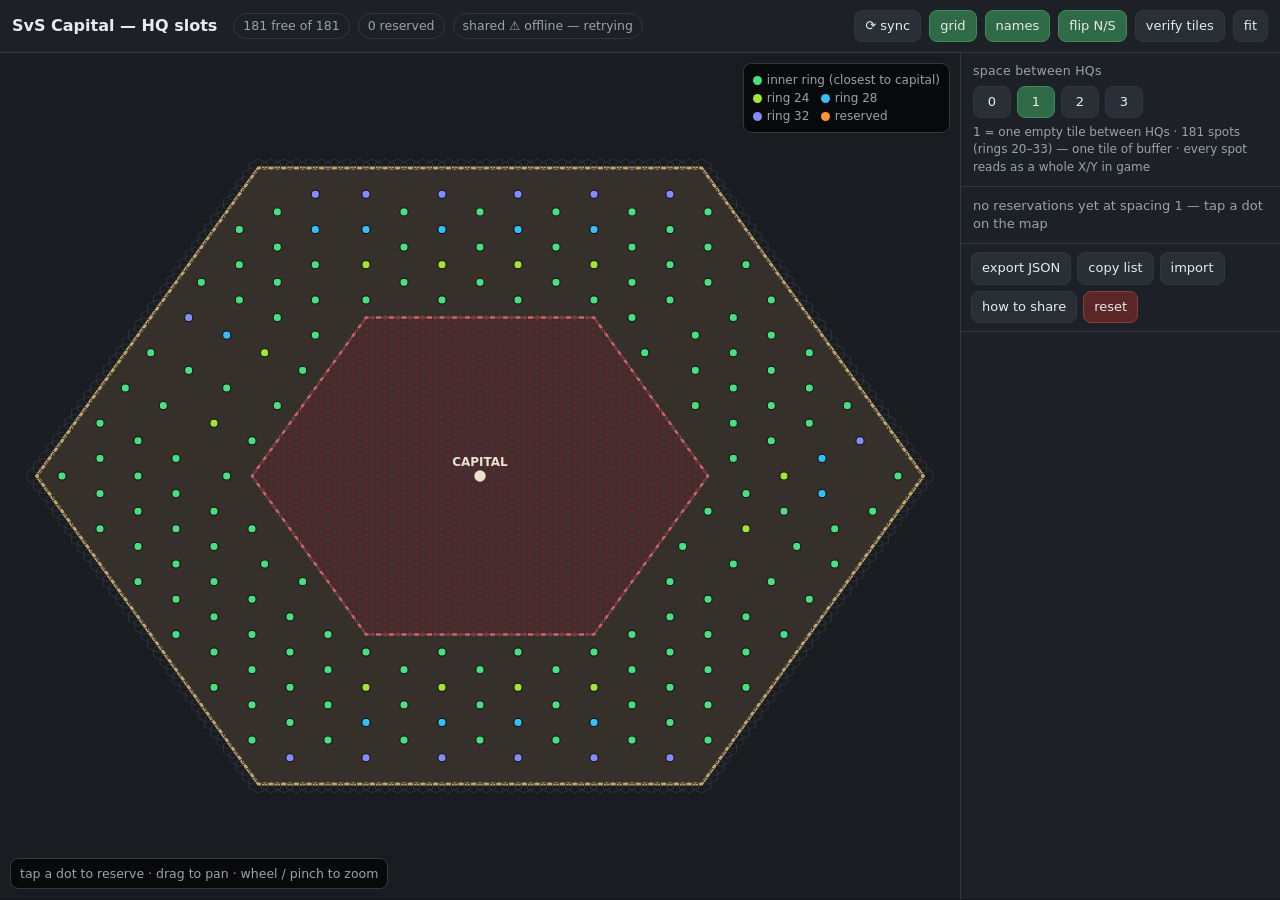
==== commit d1080454: "Denser spot lists from a real packing search: 315/181/95/62 spots (was 254/156/85/54); lists embedde" ====
--- a/index.html
+++ b/index.html
@@ -138,8 +138,17 @@
 <script>
 /* ============================== CORE (pure, testable) ============================== */
 const HQCore = (() => {
-  // "1 tile between HQs" list — verified in game, numbering frozen (the page always uses this exact list for spacing 1)
-  const SPOTS_PAD1 = [{"n":1,"ring":20,"clock":1,"X":506,"Y":480},{"n":2,"ring":20,"clock":1,"X":510,"Y":480},{"n":3,"ring":20,"clock":1,"X":512,"Y":484},{"n":4,"ring":20,"clock":2,"X":514,"Y":488},{"n":5,"ring":20,"clock":2,"X":516,"Y":492},{"n":6,"ring":20,"clock":3,"X":518,"Y":504},{"n":7,"ring":20,"clock":3,"X":518,"Y":496},{"n":8,"ring":20,"clock":3,"X":520,"Y":500},{"n":9,"ring":20,"clock":4,"X":514,"Y":512},{"n":10,"ring":20,"clock":4,"X":516,"Y":508},{"n":11,"ring":20,"clock":5,"X":506,"Y":520},{"n":12,"ring":20,"clock":5,"X":510,"Y":520},{"n":13,"ring":20,"clock":5,"X":512,"Y":516},{"n":14,"ring":20,"clock":6,"X":498,"Y":520},{"n":15,"ring":20,"clock":6,"X":502,"Y":520},{"n":16,"ring":20,"clock":7,"X":488,"Y":516},{"n":17,"ring":20,"clock":7,"X":490,"Y":520},{"n":18,"ring":20,"clock":7,"X":494,"Y":520},{"n":19,"ring":20,"clock":8,"X":484,"Y":508},{"n":20,"ring":20,"clock":8,"X":486,"Y":512},{"n":21,"ring":20,"clock":9,"X":480,"Y":500},{"n":22,"ring":20,"clock":9,"X":482,"Y":504},{"n":23,"ring":20,"clock":9,"X":482,"Y":496},{"n":24,"ring":20,"clock":10,"X":484,"Y":492},{"n":25,"ring":20,"clock":10,"X":486,"Y":488},{"n":26,"ring":20,"clock":11,"X":488,"Y":484},{"n":27,"ring":20,"clock":11,"X":490,"Y":480},{"n":28,"ring":20,"clock":11,"X":494,"Y":480},{"n":29,"ring":20,"clock":12,"X":498,"Y":480},{"n":30,"ring":20,"clock":12,"X":502,"Y":480},{"n":31,"ring":24,"clock":1,"X":508,"Y":476},{"n":32,"ring":24,"clock":1,"X":512,"Y":476},{"n":33,"ring":24,"clock":1,"X":514,"Y":480},{"n":34,"ring":24,"clock":2,"X":516,"Y":484},{"n":35,"ring":24,"clock":2,"X":518,"Y":488},{"n":36,"ring":24,"clock":2,"X":520,"Y":492},{"n":37,"ring":24,"clock":3,"X":522,"Y":504},{"n":38,"ring":24,"clock":3,"X":522,"Y":496},{"n":39,"ring":24,"clock":3,"X":524,"Y":500},{"n":40,"ring":24,"clock":4,"X":516,"Y":516},{"n":41,"ring":24,"clock":4,"X":518,"Y":512},{"n":42,"ring":24,"clock":4,"X":520,"Y":508},{"n":43,"ring":24,"clock":5,"X":508,"Y":524},{"n":44,"ring":24,"clock":5,"X":512,"Y":524},{"n":45,"ring":24,"clock":5,"X":514,"Y":520},{"n":46,"ring":24,"clock":6,"X":496,"Y":524},{"n":47,"ring":24,"clock":6,"X":500,"Y":524},{"n":48,"ring":24,"clock":6,"X":504,"Y":524},{"n":49,"ring":24,"clock":7,"X":486,"Y":520},{"n":50,"ring":24,"clock":7,"X":488,"Y":524},{"n":51,"ring":24,"clock":7,"X":492,"Y":524},{"n":52,"ring":24,"clock":8,"X":480,"Y":508},{"n":53,"ring":24,"clock":8,"X":482,"Y":512},{"n":54,"ring":24,"clock":8,"X":484,"Y":516},{"n":55,"ring":24,"clock":9,"X":476,"Y":500},{"n":56,"ring":24,"clock":9,"X":478,"Y":504},{"n":57,"ring":24,"clock":9,"X":478,"Y":496},{"n":58,"ring":24,"clock":10,"X":480,"Y":492},{"n":59,"ring":24,"clock":10,"X":482,"Y":488},{"n":60,"ring":24,"clock":10,"X":484,"Y":484},{"n":61,"ring":24,"clock":11,"X":486,"Y":480},{"n":62,"ring":24,"clock":11,"X":488,"Y":476},{"n":63,"ring":24,"clock":11,"X":492,"Y":476},{"n":64,"ring":24,"clock":12,"X":496,"Y":476},{"n":65,"ring":24,"clock":12,"X":500,"Y":476},{"n":66,"ring":24,"clock":12,"X":504,"Y":476},{"n":67,"ring":28,"clock":1,"X":510,"Y":472},{"n":68,"ring":28,"clock":1,"X":514,"Y":472},{"n":69,"ring":28,"clock":1,"X":516,"Y":476},{"n":70,"ring":28,"clock":1,"X":518,"Y":480},{"n":71,"ring":28,"clock":2,"X":520,"Y":484},{"n":72,"ring":28,"clock":2,"X":522,"Y":488},{"n":73,"ring":28,"clock":2,"X":524,"Y":492},{"n":74,"ring":28,"clock":3,"X":526,"Y":504},{"n":75,"ring":28,"clock":3,"X":526,"Y":496},{"n":76,"ring":28,"clock":3,"X":528,"Y":500},{"n":77,"ring":28,"clock":4,"X":520,"Y":516},{"n":78,"ring":28,"clock":4,"X":522,"Y":512},{"n":79,"ring":28,"clock":4,"X":524,"Y":508},{"n":80,"ring":28,"clock":5,"X":510,"Y":528},{"n":81,"ring":28,"clock":5,"X":514,"Y":528},{"n":82,"ring":28,"clock":5,"X":516,"Y":524},{"n":83,"ring":28,"clock":5,"X":518,"Y":520},{"n":84,"ring":28,"clock":6,"X":494,"Y":528},{"n":85,"ring":28,"clock":6,"X":498,"Y":528},{"n":86,"ring":28,"clock":6,"X":502,"Y":528},{"n":87,"ring":28,"clock":6,"X":506,"Y":528},{"n":88,"ring":28,"clock":7,"X":482,"Y":520},{"n":89,"ring":28,"clock":7,"X":484,"Y":524},{"n":90,"ring":28,"clock":7,"X":486,"Y":528},{"n":91,"ring":28,"clock":7,"X":490,"Y":528},{"n":92,"ring":28,"clock":8,"X":476,"Y":508},{"n":93,"ring":28,"clock":8,"X":478,"Y":512},{"n":94,"ring":28,"clock":8,"X":480,"Y":516},{"n":95,"ring":28,"clock":9,"X":472,"Y":500},{"n":96,"ring":28,"clock":9,"X":474,"Y":504},{"n":97,"ring":28,"clock":9,"X":474,"Y":496},{"n":98,"ring":28,"clock":10,"X":476,"Y":492},{"n":99,"ring":28,"clock":10,"X":478,"Y":488},{"n":100,"ring":28,"clock":10,"X":480,"Y":484},{"n":101,"ring":28,"clock":11,"X":482,"Y":480},{"n":102,"ring":28,"clock":11,"X":484,"Y":476},{"n":103,"ring":28,"clock":11,"X":486,"Y":472},{"n":104,"ring":28,"clock":11,"X":490,"Y":472},{"n":105,"ring":28,"clock":12,"X":494,"Y":472},{"n":106,"ring":28,"clock":12,"X":498,"Y":472},{"n":107,"ring":28,"clock":12,"X":502,"Y":472},{"n":108,"ring":28,"clock":12,"X":506,"Y":472},{"n":109,"ring":32,"clock":1,"X":512,"Y":468},{"n":110,"ring":32,"clock":1,"X":516,"Y":468},{"n":111,"ring":32,"clock":1,"X":518,"Y":472},{"n":112,"ring":32,"clock":1,"X":520,"Y":476},{"n":113,"ring":32,"clock":2,"X":522,"Y":480},{"n":114,"ring":32,"clock":2,"X":524,"Y":484},{"n":115,"ring":32,"clock":2,"X":526,"Y":488},{"n":116,"ring":32,"clock":2,"X":528,"Y":492},{"n":117,"ring":32,"clock":3,"X":530,"Y":504},{"n":118,"ring":32,"clock":3,"X":530,"Y":496},{"n":119,"ring":32,"clock":3,"X":532,"Y":500},{"n":120,"ring":32,"clock":4,"X":522,"Y":520},{"n":121,"ring":32,"clock":4,"X":524,"Y":516},{"n":122,"ring":32,"clock":4,"X":526,"Y":512},{"n":123,"ring":32,"clock":4,"X":528,"Y":508},{"n":124,"ring":32,"clock":5,"X":512,"Y":532},{"n":125,"ring":32,"clock":5,"X":516,"Y":532},{"n":126,"ring":32,"clock":5,"X":518,"Y":528},{"n":127,"ring":32,"clock":5,"X":520,"Y":524},{"n":128,"ring":32,"clock":6,"X":492,"Y":532},{"n":129,"ring":32,"clock":6,"X":496,"Y":532},{"n":130,"ring":32,"clock":6,"X":500,"Y":532},{"n":131,"ring":32,"clock":6,"X":504,"Y":532},{"n":132,"ring":32,"clock":6,"X":508,"Y":532},{"n":133,"ring":32,"clock":7,"X":480,"Y":524},{"n":134,"ring":32,"clock":7,"X":482,"Y":528},{"n":135,"ring":32,"clock":7,"X":484,"Y":532},{"n":136,"ring":32,"clock":7,"X":488,"Y":532},{"n":137,"ring":32,"clock":8,"X":472,"Y":508},{"n":138,"ring":32,"clock":8,"X":474,"Y":512},{"n":139,"ring":32,"clock":8,"X":476,"Y":516},{"n":140,"ring":32,"clock":8,"X":478,"Y":520},{"n":141,"ring":32,"clock":9,"X":468,"Y":500},{"n":142,"ring":32,"clock":9,"X":470,"Y":504},{"n":143,"ring":32,"clock":9,"X":470,"Y":496},{"n":144,"ring":32,"clock":10,"X":472,"Y":492},{"n":145,"ring":32,"clock":10,"X":474,"Y":488},{"n":146,"ring":32,"clock":10,"X":476,"Y":484},{"n":147,"ring":32,"clock":10,"X":478,"Y":480},{"n":148,"ring":32,"clock":11,"X":480,"Y":476},{"n":149,"ring":32,"clock":11,"X":482,"Y":472},{"n":150,"ring":32,"clock":11,"X":484,"Y":468},{"n":151,"ring":32,"clock":11,"X":488,"Y":468},{"n":152,"ring":32,"clock":12,"X":492,"Y":468},{"n":153,"ring":32,"clock":12,"X":496,"Y":468},{"n":154,"ring":32,"clock":12,"X":500,"Y":468},{"n":155,"ring":32,"clock":12,"X":504,"Y":468},{"n":156,"ring":32,"clock":12,"X":508,"Y":468}];
+  // Embedded spot lists, generated offline by gen_spots.js (fixed seed, 150,000
+  // destroy-and-repair iterations per spacing, whole-coordinate tiles only) and checked by
+  // the test suite.  Embedded so every visitor sees the same list AND the same numbering
+  // (reservations are keyed by spot number) — do not hand-edit; regenerate instead.
+  const SPOTS_BY_PAD = {
+    0: [{"n":1,"ring":19,"clock":1,"X":510,"Y":482},{"n":2,"ring":19,"clock":2,"X":514,"Y":490},{"n":3,"ring":19,"clock":3,"X":518,"Y":498},{"n":4,"ring":19,"clock":3,"X":518,"Y":502},{"n":5,"ring":19,"clock":4,"X":514,"Y":510},{"n":6,"ring":19,"clock":5,"X":510,"Y":518},{"n":7,"ring":19,"clock":7,"X":489,"Y":516},{"n":8,"ring":19,"clock":8,"X":485,"Y":508},{"n":9,"ring":19,"clock":9,"X":481,"Y":500},{"n":10,"ring":19,"clock":10,"X":484,"Y":494},{"n":11,"ring":19,"clock":11,"X":488,"Y":486},{"n":12,"ring":19,"clock":11,"X":490,"Y":482},{"n":13,"ring":20,"clock":1,"X":508,"Y":480},{"n":14,"ring":20,"clock":1,"X":512,"Y":484},{"n":15,"ring":20,"clock":2,"X":516,"Y":492},{"n":16,"ring":20,"clock":3,"X":520,"Y":500},{"n":17,"ring":20,"clock":4,"X":516,"Y":508},{"n":18,"ring":20,"clock":5,"X":508,"Y":520},{"n":19,"ring":20,"clock":5,"X":512,"Y":516},{"n":20,"ring":20,"clock":6,"X":497,"Y":520},{"n":21,"ring":20,"clock":6,"X":500,"Y":520},{"n":22,"ring":20,"clock":6,"X":504,"Y":520},{"n":23,"ring":20,"clock":7,"X":487,"Y":514},{"n":24,"ring":20,"clock":7,"X":493,"Y":520},{"n":25,"ring":20,"clock":8,"X":483,"Y":506},{"n":26,"ring":20,"clock":9,"X":482,"Y":496},{"n":27,"ring":20,"clock":10,"X":486,"Y":488},{"n":28,"ring":20,"clock":11,"X":492,"Y":480},{"n":29,"ring":20,"clock":12,"X":496,"Y":480},{"n":30,"ring":20,"clock":12,"X":500,"Y":480},{"n":31,"ring":20,"clock":12,"X":504,"Y":480},{"n":32,"ring":21,"clock":2,"X":514,"Y":486},{"n":33,"ring":21,"clock":2,"X":518,"Y":494},{"n":34,"ring":21,"clock":4,"X":518,"Y":506},{"n":35,"ring":21,"clock":5,"X":514,"Y":514},{"n":36,"ring":21,"clock":7,"X":489,"Y":520},{"n":37,"ring":21,"clock":8,"X":485,"Y":512},{"n":38,"ring":21,"clock":9,"X":481,"Y":504},{"n":39,"ring":21,"clock":10,"X":484,"Y":490},{"n":40,"ring":22,"clock":1,"X":506,"Y":478},{"n":41,"ring":22,"clock":1,"X":510,"Y":478},{"n":42,"ring":22,"clock":1,"X":512,"Y":480},{"n":43,"ring":22,"clock":2,"X":516,"Y":488},{"n":44,"ring":22,"clock":3,"X":520,"Y":496},{"n":45,"ring":22,"clock":3,"X":520,"Y":504},{"n":46,"ring":22,"clock":4,"X":516,"Y":512},{"n":47,"ring":22,"clock":5,"X":506,"Y":522},{"n":48,"ring":22,"clock":5,"X":510,"Y":522},{"n":49,"ring":22,"clock":5,"X":512,"Y":520},{"n":50,"ring":22,"clock":6,"X":495,"Y":522},{"n":51,"ring":22,"clock":6,"X":502,"Y":522},{"n":52,"ring":22,"clock":7,"X":487,"Y":518},{"n":53,"ring":22,"clock":7,"X":491,"Y":522},{"n":54,"ring":22,"clock":8,"X":483,"Y":510},{"n":55,"ring":22,"clock":9,"X":479,"Y":498},{"n":56,"ring":22,"clock":9,"X":479,"Y":502},{"n":57,"ring":22,"clock":10,"X":482,"Y":492},{"n":58,"ring":22,"clock":11,"X":486,"Y":484},{"n":59,"ring":22,"clock":11,"X":488,"Y":480},{"n":60,"ring":22,"clock":11,"X":490,"Y":478},{"n":61,"ring":22,"clock":11,"X":494,"Y":478},{"n":62,"ring":22,"clock":12,"X":498,"Y":478},{"n":63,"ring":22,"clock":12,"X":502,"Y":478},{"n":64,"ring":23,"clock":1,"X":514,"Y":482},{"n":65,"ring":23,"clock":2,"X":518,"Y":490},{"n":66,"ring":23,"clock":3,"X":522,"Y":498},{"n":67,"ring":23,"clock":3,"X":522,"Y":502},{"n":68,"ring":23,"clock":4,"X":518,"Y":510},{"n":69,"ring":23,"clock":5,"X":514,"Y":518},{"n":70,"ring":23,"clock":7,"X":485,"Y":516},{"n":71,"ring":23,"clock":8,"X":481,"Y":508},{"n":72,"ring":23,"clock":9,"X":477,"Y":500},{"n":73,"ring":23,"clock":10,"X":484,"Y":486},{"n":74,"ring":24,"clock":1,"X":508,"Y":476},{"n":75,"ring":24,"clock":1,"X":512,"Y":476},{"n":76,"ring":24,"clock":2,"X":516,"Y":484},{"n":77,"ring":24,"clock":2,"X":520,"Y":492},{"n":78,"ring":24,"clock":3,"X":524,"Y":500},{"n":79,"ring":24,"clock":4,"X":520,"Y":508},{"n":80,"ring":24,"clock":5,"X":508,"Y":524},{"n":81,"ring":24,"clock":5,"X":512,"Y":524},{"n":82,"ring":24,"clock":5,"X":516,"Y":516},{"n":83,"ring":24,"clock":6,"X":497,"Y":524},{"n":84,"ring":24,"clock":6,"X":500,"Y":524},{"n":85,"ring":24,"clock":6,"X":504,"Y":524},{"n":86,"ring":24,"clock":7,"X":487,"Y":522},{"n":87,"ring":24,"clock":7,"X":489,"Y":524},{"n":88,"ring":24,"clock":7,"X":493,"Y":524},{"n":89,"ring":24,"clock":8,"X":479,"Y":506},{"n":90,"ring":24,"clock":8,"X":483,"Y":514},{"n":91,"ring":24,"clock":10,"X":479,"Y":494},{"n":92,"ring":24,"clock":10,"X":482,"Y":488},{"n":93,"ring":24,"clock":11,"X":488,"Y":476},{"n":94,"ring":24,"clock":11,"X":492,"Y":476},{"n":95,"ring":24,"clock":12,"X":496,"Y":476},{"n":96,"ring":24,"clock":12,"X":500,"Y":476},{"n":97,"ring":24,"clock":12,"X":504,"Y":476},{"n":98,"ring":25,"clock":1,"X":514,"Y":478},{"n":99,"ring":25,"clock":2,"X":518,"Y":486},{"n":100,"ring":25,"clock":2,"X":522,"Y":494},{"n":101,"ring":25,"clock":4,"X":518,"Y":514},{"n":102,"ring":25,"clock":4,"X":522,"Y":506},{"n":103,"ring":25,"clock":5,"X":514,"Y":522},{"n":104,"ring":25,"clock":7,"X":485,"Y":520},{"n":105,"ring":25,"clock":8,"X":481,"Y":512},{"n":106,"ring":25,"clock":9,"X":477,"Y":496},{"n":107,"ring":25,"clock":9,"X":477,"Y":504},{"n":108,"ring":25,"clock":10,"X":480,"Y":490},{"n":109,"ring":25,"clock":11,"X":484,"Y":482},{"n":110,"ring":25,"clock":11,"X":486,"Y":478},{"n":111,"ring":26,"clock":1,"X":510,"Y":474},{"n":112,"ring":26,"clock":1,"X":516,"Y":480},{"n":113,"ring":26,"clock":2,"X":520,"Y":488},{"n":114,"ring":26,"clock":3,"X":524,"Y":496},{"n":115,"ring":26,"clock":3,"X":524,"Y":504},{"n":116,"ring":26,"clock":4,"X":520,"Y":512},{"n":117,"ring":26,"clock":5,"X":510,"Y":526},{"n":118,"ring":26,"clock":5,"X":516,"Y":520},{"n":119,"ring":26,"clock":6,"X":495,"Y":526},{"n":120,"ring":26,"clock":6,"X":502,"Y":526},{"n":121,"ring":26,"clock":6,"X":506,"Y":526},{"n":122,"ring":26,"clock":7,"X":483,"Y":518},{"n":123,"ring":26,"clock":7,"X":487,"Y":526},{"n":124,"ring":26,"clock":7,"X":491,"Y":526},{"n":125,"ring":26,"clock":8,"X":479,"Y":510},{"n":126,"ring":26,"clock":9,"X":475,"Y":498},{"n":127,"ring":26,"clock":9,"X":475,"Y":502},{"n":128,"ring":26,"clock":10,"X":482,"Y":484},{"n":129,"ring":26,"clock":11,"X":490,"Y":474},{"n":130,"ring":26,"clock":12,"X":494,"Y":474},{"n":131,"ring":26,"clock":12,"X":498,"Y":474},{"n":132,"ring":26,"clock":12,"X":502,"Y":474},{"n":133,"ring":26,"clock":12,"X":506,"Y":474},{"n":134,"ring":27,"clock":1,"X":514,"Y":474},{"n":135,"ring":27,"clock":2,"X":518,"Y":482},{"n":136,"ring":27,"clock":2,"X":522,"Y":490},{"n":137,"ring":27,"clock":3,"X":526,"Y":498},{"n":138,"ring":27,"clock":3,"X":526,"Y":502},{"n":139,"ring":27,"clock":4,"X":522,"Y":510},{"n":140,"ring":27,"clock":5,"X":514,"Y":526},{"n":141,"ring":27,"clock":5,"X":518,"Y":518},{"n":142,"ring":27,"clock":7,"X":485,"Y":524},{"n":143,"ring":27,"clock":8,"X":477,"Y":508},{"n":144,"ring":27,"clock":8,"X":481,"Y":516},{"n":145,"ring":27,"clock":9,"X":473,"Y":500},{"n":146,"ring":27,"clock":10,"X":477,"Y":492},{"n":147,"ring":27,"clock":10,"X":480,"Y":486},{"n":148,"ring":27,"clock":11,"X":486,"Y":474},{"n":149,"ring":28,"clock":1,"X":508,"Y":472},{"n":150,"ring":28,"clock":1,"X":512,"Y":472},{"n":151,"ring":28,"clock":1,"X":516,"Y":476},{"n":152,"ring":28,"clock":2,"X":520,"Y":484},{"n":153,"ring":28,"clock":2,"X":524,"Y":492},{"n":154,"ring":28,"clock":3,"X":528,"Y":500},{"n":155,"ring":28,"clock":4,"X":520,"Y":516},{"n":156,"ring":28,"clock":4,"X":524,"Y":508},{"n":157,"ring":28,"clock":5,"X":508,"Y":528},{"n":158,"ring":28,"clock":5,"X":512,"Y":528},{"n":159,"ring":28,"clock":5,"X":516,"Y":524},{"n":160,"ring":28,"clock":6,"X":493,"Y":528},{"n":161,"ring":28,"clock":6,"X":500,"Y":528},{"n":162,"ring":28,"clock":6,"X":504,"Y":528},{"n":163,"ring":28,"clock":7,"X":483,"Y":522},{"n":164,"ring":28,"clock":7,"X":489,"Y":528},{"n":165,"ring":28,"clock":8,"X":479,"Y":514},{"n":166,"ring":28,"clock":9,"X":475,"Y":494},{"n":167,"ring":28,"clock":9,"X":475,"Y":506},{"n":168,"ring":28,"clock":10,"X":478,"Y":488},{"n":169,"ring":28,"clock":11,"X":482,"Y":480},{"n":170,"ring":28,"clock":11,"X":484,"Y":476},{"n":171,"ring":28,"clock":11,"X":488,"Y":472},{"n":172,"ring":28,"clock":11,"X":492,"Y":472},{"n":173,"ring":28,"clock":12,"X":496,"Y":472},{"n":174,"ring":28,"clock":12,"X":500,"Y":472},{"n":175,"ring":28,"clock":12,"X":504,"Y":472},{"n":176,"ring":29,"clock":1,"X":518,"Y":478},{"n":177,"ring":29,"clock":2,"X":522,"Y":486},{"n":178,"ring":29,"clock":3,"X":526,"Y":494},{"n":179,"ring":29,"clock":3,"X":526,"Y":506},{"n":180,"ring":29,"clock":4,"X":522,"Y":514},{"n":181,"ring":29,"clock":5,"X":518,"Y":522},{"n":182,"ring":29,"clock":7,"X":481,"Y":520},{"n":183,"ring":29,"clock":7,"X":485,"Y":528},{"n":184,"ring":29,"clock":8,"X":477,"Y":512},{"n":185,"ring":29,"clock":9,"X":473,"Y":496},{"n":186,"ring":29,"clock":9,"X":473,"Y":504},{"n":187,"ring":29,"clock":10,"X":480,"Y":482},{"n":188,"ring":30,"clock":1,"X":510,"Y":470},{"n":189,"ring":30,"clock":1,"X":514,"Y":470},{"n":190,"ring":30,"clock":1,"X":516,"Y":472},{"n":191,"ring":30,"clock":2,"X":520,"Y":480},{"n":192,"ring":30,"clock":2,"X":524,"Y":488},{"n":193,"ring":30,"clock":3,"X":528,"Y":496},{"n":194,"ring":30,"clock":3,"X":528,"Y":504},{"n":195,"ring":30,"clock":4,"X":524,"Y":512},{"n":196,"ring":30,"clock":5,"X":510,"Y":530},{"n":197,"ring":30,"clock":5,"X":514,"Y":530},{"n":198,"ring":30,"clock":5,"X":516,"Y":528},{"n":199,"ring":30,"clock":5,"X":520,"Y":520},{"n":200,"ring":30,"clock":6,"X":495,"Y":530},{"n":201,"ring":30,"clock":6,"X":498,"Y":530},{"n":202,"ring":30,"clock":6,"X":502,"Y":530},{"n":203,"ring":30,"clock":6,"X":506,"Y":530},{"n":204,"ring":30,"clock":7,"X":483,"Y":526},{"n":205,"ring":30,"clock":7,"X":487,"Y":530},{"n":206,"ring":30,"clock":7,"X":491,"Y":530},{"n":207,"ring":30,"clock":8,"X":475,"Y":510},{"n":208,"ring":30,"clock":8,"X":479,"Y":518},{"n":209,"ring":30,"clock":9,"X":471,"Y":498},{"n":210,"ring":30,"clock":9,"X":471,"Y":502},{"n":211,"ring":30,"clock":10,"X":475,"Y":490},{"n":212,"ring":30,"clock":10,"X":478,"Y":484},{"n":213,"ring":30,"clock":11,"X":484,"Y":472},{"n":214,"ring":30,"clock":11,"X":486,"Y":470},{"n":215,"ring":30,"clock":11,"X":490,"Y":470},{"n":216,"ring":30,"clock":12,"X":494,"Y":470},{"n":217,"ring":30,"clock":12,"X":498,"Y":470},{"n":218,"ring":30,"clock":12,"X":502,"Y":470},{"n":219,"ring":30,"clock":12,"X":506,"Y":470},{"n":220,"ring":31,"clock":1,"X":518,"Y":474},{"n":221,"ring":31,"clock":2,"X":522,"Y":482},{"n":222,"ring":31,"clock":2,"X":526,"Y":490},{"n":223,"ring":31,"clock":3,"X":530,"Y":498},{"n":224,"ring":31,"clock":3,"X":530,"Y":502},{"n":225,"ring":31,"clock":4,"X":522,"Y":518},{"n":226,"ring":31,"clock":4,"X":526,"Y":510},{"n":227,"ring":31,"clock":5,"X":518,"Y":526},{"n":228,"ring":31,"clock":7,"X":481,"Y":524},{"n":229,"ring":31,"clock":8,"X":473,"Y":508},{"n":230,"ring":31,"clock":8,"X":477,"Y":516},{"n":231,"ring":31,"clock":9,"X":469,"Y":500},{"n":232,"ring":31,"clock":10,"X":473,"Y":492},{"n":233,"ring":31,"clock":10,"X":476,"Y":486},{"n":234,"ring":31,"clock":11,"X":480,"Y":478},{"n":235,"ring":31,"clock":11,"X":482,"Y":474},{"n":236,"ring":32,"clock":1,"X":512,"Y":468},{"n":237,"ring":32,"clock":1,"X":516,"Y":468},{"n":238,"ring":32,"clock":1,"X":520,"Y":476},{"n":239,"ring":32,"clock":2,"X":524,"Y":484},{"n":240,"ring":32,"clock":2,"X":528,"Y":492},{"n":241,"ring":32,"clock":3,"X":532,"Y":500},{"n":242,"ring":32,"clock":4,"X":524,"Y":516},{"n":243,"ring":32,"clock":4,"X":528,"Y":508},{"n":244,"ring":32,"clock":5,"X":512,"Y":532},{"n":245,"ring":32,"clock":5,"X":516,"Y":532},{"n":246,"ring":32,"clock":5,"X":520,"Y":524},{"n":247,"ring":32,"clock":6,"X":493,"Y":532},{"n":248,"ring":32,"clock":6,"X":500,"Y":532},{"n":249,"ring":32,"clock":6,"X":504,"Y":532},{"n":250,"ring":32,"clock":6,"X":508,"Y":532},{"n":251,"ring":32,"clock":7,"X":479,"Y":522},{"n":252,"ring":32,"clock":7,"X":483,"Y":530},{"n":253,"ring":32,"clock":7,"X":485,"Y":532},{"n":254,"ring":32,"clock":7,"X":489,"Y":532},{"n":255,"ring":32,"clock":8,"X":475,"Y":514},{"n":256,"ring":32,"clock":9,"X":471,"Y":494},{"n":257,"ring":32,"clock":9,"X":471,"Y":506},{"n":258,"ring":32,"clock":10,"X":478,"Y":480},{"n":259,"ring":32,"clock":11,"X":484,"Y":468},{"n":260,"ring":32,"clock":11,"X":488,"Y":468},{"n":261,"ring":32,"clock":12,"X":492,"Y":468},{"n":262,"ring":32,"clock":12,"X":496,"Y":468},{"n":263,"ring":32,"clock":12,"X":500,"Y":468},{"n":264,"ring":32,"clock":12,"X":504,"Y":468},{"n":265,"ring":32,"clock":12,"X":508,"Y":468},{"n":266,"ring":33,"clock":1,"X":518,"Y":470},{"n":267,"ring":33,"clock":2,"X":522,"Y":478},{"n":268,"ring":33,"clock":2,"X":526,"Y":486},{"n":269,"ring":33,"clock":3,"X":530,"Y":494},{"n":270,"ring":33,"clock":3,"X":530,"Y":506},{"n":271,"ring":33,"clock":4,"X":526,"Y":514},{"n":272,"ring":33,"clock":5,"X":518,"Y":530},{"n":273,"ring":33,"clock":5,"X":522,"Y":522},{"n":274,"ring":33,"clock":7,"X":481,"Y":528},{"n":275,"ring":33,"clock":8,"X":473,"Y":512},{"n":276,"ring":33,"clock":8,"X":477,"Y":520},{"n":277,"ring":33,"clock":9,"X":469,"Y":496},{"n":278,"ring":33,"clock":9,"X":469,"Y":504},{"n":279,"ring":33,"clock":10,"X":473,"Y":488},{"n":280,"ring":33,"clock":10,"X":476,"Y":482},{"n":281,"ring":33,"clock":11,"X":482,"Y":470},{"n":282,"ring":34,"clock":1,"X":510,"Y":466},{"n":283,"ring":34,"clock":1,"X":514,"Y":466},{"n":284,"ring":34,"clock":1,"X":520,"Y":472},{"n":285,"ring":34,"clock":2,"X":524,"Y":480},{"n":286,"ring":34,"clock":2,"X":528,"Y":488},{"n":287,"ring":34,"clock":3,"X":532,"Y":496},{"n":288,"ring":34,"clock":3,"X":532,"Y":504},{"n":289,"ring":34,"clock":4,"X":524,"Y":520},{"n":290,"ring":34,"clock":4,"X":528,"Y":512},{"n":291,"ring":34,"clock":5,"X":510,"Y":534},{"n":292,"ring":34,"clock":5,"X":514,"Y":534},{"n":293,"ring":34,"clock":5,"X":520,"Y":528},{"n":294,"ring":34,"clock":6,"X":491,"Y":534},{"n":295,"ring":34,"clock":6,"X":495,"Y":534},{"n":296,"ring":34,"clock":6,"X":498,"Y":534},{"n":297,"ring":34,"clock":6,"X":502,"Y":534},{"n":298,"ring":34,"clock":6,"X":506,"Y":534},{"n":299,"ring":34,"clock":7,"X":479,"Y":526},{"n":300,"ring":34,"clock":7,"X":483,"Y":534},{"n":301,"ring":34,"clock":7,"X":487,"Y":534},{"n":302,"ring":34,"clock":8,"X":471,"Y":510},{"n":303,"ring":34,"clock":8,"X":475,"Y":518},{"n":304,"ring":34,"clock":9,"X":467,"Y":498},{"n":305,"ring":34,"clock":9,"X":467,"Y":502},{"n":306,"ring":34,"clock":10,"X":471,"Y":490},{"n":307,"ring":34,"clock":10,"X":474,"Y":484},{"n":308,"ring":34,"clock":11,"X":478,"Y":476},{"n":309,"ring":34,"clock":11,"X":480,"Y":472},{"n":310,"ring":34,"clock":11,"X":486,"Y":466},{"n":311,"ring":34,"clock":11,"X":490,"Y":466},{"n":312,"ring":34,"clock":12,"X":494,"Y":466},{"n":313,"ring":34,"clock":12,"X":498,"Y":466},{"n":314,"ring":34,"clock":12,"X":502,"Y":466},{"n":315,"ring":34,"clock":12,"X":506,"Y":466}],
+    1: [{"n":1,"ring":20,"clock":1,"X":509,"Y":480},{"n":2,"ring":20,"clock":1,"X":513,"Y":486},{"n":3,"ring":20,"clock":3,"X":518,"Y":504},{"n":4,"ring":20,"clock":4,"X":516,"Y":508},{"n":5,"ring":20,"clock":5,"X":509,"Y":520},{"n":6,"ring":20,"clock":6,"X":497,"Y":520},{"n":7,"ring":20,"clock":6,"X":503,"Y":520},{"n":8,"ring":20,"clock":7,"X":491,"Y":520},{"n":9,"ring":20,"clock":8,"X":486,"Y":512},{"n":10,"ring":20,"clock":9,"X":480,"Y":500},{"n":11,"ring":20,"clock":9,"X":482,"Y":496},{"n":12,"ring":20,"clock":10,"X":484,"Y":492},{"n":13,"ring":20,"clock":10,"X":486,"Y":488},{"n":14,"ring":20,"clock":11,"X":491,"Y":480},{"n":15,"ring":20,"clock":12,"X":497,"Y":480},{"n":16,"ring":20,"clock":12,"X":503,"Y":480},{"n":17,"ring":21,"clock":1,"X":512,"Y":482},{"n":18,"ring":21,"clock":2,"X":517,"Y":492},{"n":19,"ring":21,"clock":3,"X":520,"Y":498},{"n":20,"ring":21,"clock":4,"X":515,"Y":512},{"n":21,"ring":21,"clock":5,"X":512,"Y":518},{"n":22,"ring":21,"clock":7,"X":488,"Y":518},{"n":23,"ring":21,"clock":8,"X":482,"Y":506},{"n":24,"ring":21,"clock":11,"X":487,"Y":484},{"n":25,"ring":22,"clock":1,"X":506,"Y":478},{"n":26,"ring":22,"clock":3,"X":521,"Y":502},{"n":27,"ring":22,"clock":5,"X":506,"Y":522},{"n":28,"ring":22,"clock":6,"X":500,"Y":522},{"n":29,"ring":22,"clock":7,"X":494,"Y":522},{"n":30,"ring":22,"clock":8,"X":483,"Y":510},{"n":31,"ring":22,"clock":11,"X":494,"Y":478},{"n":32,"ring":22,"clock":12,"X":500,"Y":478},{"n":33,"ring":23,"clock":1,"X":512,"Y":478},{"n":34,"ring":23,"clock":2,"X":517,"Y":488},{"n":35,"ring":23,"clock":2,"X":520,"Y":494},{"n":36,"ring":23,"clock":5,"X":512,"Y":522},{"n":37,"ring":23,"clock":5,"X":515,"Y":516},{"n":38,"ring":23,"clock":7,"X":485,"Y":516},{"n":39,"ring":23,"clock":7,"X":488,"Y":522},{"n":40,"ring":23,"clock":9,"X":479,"Y":504},{"n":41,"ring":23,"clock":11,"X":487,"Y":480},{"n":42,"ring":24,"clock":1,"X":509,"Y":476},{"n":43,"ring":24,"clock":3,"X":524,"Y":500},{"n":44,"ring":24,"clock":4,"X":521,"Y":506},{"n":45,"ring":24,"clock":5,"X":509,"Y":524},{"n":46,"ring":24,"clock":6,"X":497,"Y":524},{"n":47,"ring":24,"clock":6,"X":503,"Y":524},{"n":48,"ring":24,"clock":7,"X":491,"Y":524},{"n":49,"ring":24,"clock":10,"X":479,"Y":494},{"n":50,"ring":24,"clock":10,"X":483,"Y":486},{"n":51,"ring":24,"clock":11,"X":491,"Y":476},{"n":52,"ring":24,"clock":12,"X":497,"Y":476},{"n":53,"ring":24,"clock":12,"X":503,"Y":476},{"n":54,"ring":25,"clock":1,"X":515,"Y":480},{"n":55,"ring":25,"clock":2,"X":517,"Y":484},{"n":56,"ring":25,"clock":2,"X":520,"Y":490},{"n":57,"ring":25,"clock":3,"X":523,"Y":496},{"n":58,"ring":25,"clock":4,"X":518,"Y":514},{"n":59,"ring":25,"clock":4,"X":520,"Y":510},{"n":60,"ring":25,"clock":5,"X":515,"Y":520},{"n":61,"ring":25,"clock":7,"X":485,"Y":520},{"n":62,"ring":25,"clock":8,"X":479,"Y":508},{"n":63,"ring":25,"clock":8,"X":482,"Y":514},{"n":64,"ring":25,"clock":9,"X":476,"Y":498},{"n":65,"ring":25,"clock":9,"X":476,"Y":502},{"n":66,"ring":25,"clock":10,"X":480,"Y":490},{"n":67,"ring":25,"clock":11,"X":484,"Y":482},{"n":68,"ring":25,"clock":11,"X":487,"Y":476},{"n":69,"ring":26,"clock":1,"X":512,"Y":474},{"n":70,"ring":26,"clock":3,"X":524,"Y":504},{"n":71,"ring":26,"clock":5,"X":512,"Y":526},{"n":72,"ring":26,"clock":6,"X":494,"Y":526},{"n":73,"ring":26,"clock":6,"X":500,"Y":526},{"n":74,"ring":26,"clock":6,"X":506,"Y":526},{"n":75,"ring":26,"clock":7,"X":488,"Y":526},{"n":76,"ring":26,"clock":12,"X":494,"Y":474},{"n":77,"ring":26,"clock":12,"X":500,"Y":474},{"n":78,"ring":26,"clock":12,"X":506,"Y":474},{"n":79,"ring":27,"clock":1,"X":515,"Y":476},{"n":80,"ring":27,"clock":2,"X":520,"Y":486},{"n":81,"ring":27,"clock":2,"X":523,"Y":492},{"n":82,"ring":27,"clock":5,"X":515,"Y":524},{"n":83,"ring":27,"clock":5,"X":518,"Y":518},{"n":84,"ring":27,"clock":7,"X":485,"Y":524},{"n":85,"ring":27,"clock":8,"X":479,"Y":512},{"n":86,"ring":27,"clock":8,"X":482,"Y":518},{"n":87,"ring":27,"clock":9,"X":473,"Y":500},{"n":88,"ring":27,"clock":9,"X":476,"Y":506},{"n":89,"ring":27,"clock":11,"X":484,"Y":478},{"n":90,"ring":28,"clock":1,"X":509,"Y":472},{"n":91,"ring":28,"clock":3,"X":527,"Y":498},{"n":92,"ring":28,"clock":3,"X":527,"Y":502},{"n":93,"ring":28,"clock":5,"X":509,"Y":528},{"n":94,"ring":28,"clock":6,"X":497,"Y":528},{"n":95,"ring":28,"clock":6,"X":503,"Y":528},{"n":96,"ring":28,"clock":7,"X":491,"Y":528},{"n":97,"ring":28,"clock":10,"X":480,"Y":484},{"n":98,"ring":28,"clock":11,"X":487,"Y":472},{"n":99,"ring":28,"clock":11,"X":491,"Y":472},{"n":100,"ring":28,"clock":12,"X":497,"Y":472},{"n":101,"ring":28,"clock":12,"X":503,"Y":472},{"n":102,"ring":29,"clock":1,"X":515,"Y":472},{"n":103,"ring":29,"clock":1,"X":518,"Y":478},{"n":104,"ring":29,"clock":2,"X":520,"Y":482},{"n":105,"ring":29,"clock":2,"X":523,"Y":488},{"n":106,"ring":29,"clock":3,"X":526,"Y":494},{"n":107,"ring":29,"clock":4,"X":521,"Y":516},{"n":108,"ring":29,"clock":4,"X":523,"Y":512},{"n":109,"ring":29,"clock":4,"X":525,"Y":508},{"n":110,"ring":29,"clock":5,"X":515,"Y":528},{"n":111,"ring":29,"clock":5,"X":518,"Y":522},{"n":112,"ring":29,"clock":7,"X":482,"Y":522},{"n":113,"ring":29,"clock":7,"X":485,"Y":528},{"n":114,"ring":29,"clock":8,"X":476,"Y":510},{"n":115,"ring":29,"clock":8,"X":479,"Y":516},{"n":116,"ring":29,"clock":9,"X":473,"Y":496},{"n":117,"ring":29,"clock":9,"X":473,"Y":504},{"n":118,"ring":29,"clock":10,"X":475,"Y":492},{"n":119,"ring":29,"clock":10,"X":477,"Y":488},{"n":120,"ring":29,"clock":11,"X":481,"Y":480},{"n":121,"ring":29,"clock":11,"X":484,"Y":474},{"n":122,"ring":30,"clock":1,"X":512,"Y":470},{"n":123,"ring":30,"clock":5,"X":512,"Y":530},{"n":124,"ring":30,"clock":6,"X":494,"Y":530},{"n":125,"ring":30,"clock":6,"X":500,"Y":530},{"n":126,"ring":30,"clock":6,"X":506,"Y":530},{"n":127,"ring":30,"clock":7,"X":488,"Y":530},{"n":128,"ring":30,"clock":12,"X":494,"Y":470},{"n":129,"ring":30,"clock":12,"X":500,"Y":470},{"n":130,"ring":30,"clock":12,"X":506,"Y":470},{"n":131,"ring":31,"clock":1,"X":518,"Y":474},{"n":132,"ring":31,"clock":2,"X":523,"Y":484},{"n":133,"ring":31,"clock":2,"X":526,"Y":490},{"n":134,"ring":31,"clock":3,"X":528,"Y":506},{"n":135,"ring":31,"clock":4,"X":521,"Y":520},{"n":136,"ring":31,"clock":5,"X":518,"Y":526},{"n":137,"ring":31,"clock":7,"X":482,"Y":526},{"n":138,"ring":31,"clock":8,"X":473,"Y":508},{"n":139,"ring":31,"clock":8,"X":476,"Y":514},{"n":140,"ring":31,"clock":8,"X":479,"Y":520},{"n":141,"ring":31,"clock":9,"X":470,"Y":498},{"n":142,"ring":31,"clock":9,"X":470,"Y":502},{"n":143,"ring":31,"clock":11,"X":481,"Y":476},{"n":144,"ring":31,"clock":11,"X":484,"Y":470},{"n":145,"ring":32,"clock":1,"X":509,"Y":468},{"n":146,"ring":32,"clock":1,"X":515,"Y":468},{"n":147,"ring":32,"clock":3,"X":530,"Y":496},{"n":148,"ring":32,"clock":5,"X":509,"Y":532},{"n":149,"ring":32,"clock":5,"X":515,"Y":532},{"n":150,"ring":32,"clock":6,"X":497,"Y":532},{"n":151,"ring":32,"clock":6,"X":503,"Y":532},{"n":152,"ring":32,"clock":7,"X":485,"Y":532},{"n":153,"ring":32,"clock":7,"X":491,"Y":532},{"n":154,"ring":32,"clock":10,"X":477,"Y":482},{"n":155,"ring":32,"clock":11,"X":487,"Y":468},{"n":156,"ring":32,"clock":11,"X":491,"Y":468},{"n":157,"ring":32,"clock":12,"X":497,"Y":468},{"n":158,"ring":32,"clock":12,"X":503,"Y":468},{"n":159,"ring":33,"clock":1,"X":518,"Y":470},{"n":160,"ring":33,"clock":1,"X":521,"Y":476},{"n":161,"ring":33,"clock":2,"X":523,"Y":480},{"n":162,"ring":33,"clock":2,"X":526,"Y":486},{"n":163,"ring":33,"clock":2,"X":529,"Y":492},{"n":164,"ring":33,"clock":3,"X":531,"Y":504},{"n":165,"ring":33,"clock":3,"X":533,"Y":500},{"n":166,"ring":33,"clock":4,"X":524,"Y":518},{"n":167,"ring":33,"clock":4,"X":526,"Y":514},{"n":168,"ring":33,"clock":4,"X":528,"Y":510},{"n":169,"ring":33,"clock":5,"X":518,"Y":530},{"n":170,"ring":33,"clock":5,"X":521,"Y":524},{"n":171,"ring":33,"clock":7,"X":479,"Y":524},{"n":172,"ring":33,"clock":7,"X":482,"Y":530},{"n":173,"ring":33,"clock":8,"X":473,"Y":512},{"n":174,"ring":33,"clock":8,"X":476,"Y":518},{"n":175,"ring":33,"clock":9,"X":467,"Y":500},{"n":176,"ring":33,"clock":9,"X":470,"Y":494},{"n":177,"ring":33,"clock":9,"X":470,"Y":506},{"n":178,"ring":33,"clock":10,"X":472,"Y":490},{"n":179,"ring":33,"clock":10,"X":474,"Y":486},{"n":180,"ring":33,"clock":11,"X":478,"Y":478},{"n":181,"ring":33,"clock":11,"X":481,"Y":472}],
+    2: [{"n":1,"ring":21,"clock":1,"X":511,"Y":480},{"n":2,"ring":21,"clock":2,"X":516,"Y":490},{"n":3,"ring":21,"clock":3,"X":519,"Y":496},{"n":4,"ring":21,"clock":3,"X":520,"Y":502},{"n":5,"ring":21,"clock":4,"X":517,"Y":508},{"n":6,"ring":21,"clock":7,"X":489,"Y":520},{"n":7,"ring":21,"clock":8,"X":482,"Y":506},{"n":8,"ring":21,"clock":9,"X":480,"Y":498},{"n":9,"ring":21,"clock":10,"X":485,"Y":488},{"n":10,"ring":22,"clock":1,"X":506,"Y":478},{"n":11,"ring":22,"clock":1,"X":514,"Y":484},{"n":12,"ring":22,"clock":5,"X":508,"Y":522},{"n":13,"ring":22,"clock":5,"X":512,"Y":520},{"n":14,"ring":22,"clock":6,"X":496,"Y":522},{"n":15,"ring":22,"clock":6,"X":502,"Y":522},{"n":16,"ring":22,"clock":7,"X":486,"Y":516},{"n":17,"ring":22,"clock":10,"X":482,"Y":492},{"n":18,"ring":22,"clock":11,"X":488,"Y":480},{"n":19,"ring":22,"clock":11,"X":492,"Y":478},{"n":20,"ring":22,"clock":12,"X":498,"Y":478},{"n":21,"ring":23,"clock":5,"X":515,"Y":516},{"n":22,"ring":23,"clock":8,"X":483,"Y":512},{"n":23,"ring":24,"clock":3,"X":523,"Y":498},{"n":24,"ring":24,"clock":7,"X":492,"Y":524},{"n":25,"ring":24,"clock":9,"X":477,"Y":502},{"n":26,"ring":24,"clock":12,"X":502,"Y":476},{"n":27,"ring":25,"clock":11,"X":484,"Y":482},{"n":28,"ring":26,"clock":1,"X":509,"Y":474},{"n":29,"ring":26,"clock":1,"X":514,"Y":476},{"n":30,"ring":26,"clock":2,"X":519,"Y":486},{"n":31,"ring":26,"clock":3,"X":524,"Y":504},{"n":32,"ring":26,"clock":4,"X":519,"Y":514},{"n":33,"ring":26,"clock":5,"X":513,"Y":526},{"n":34,"ring":26,"clock":6,"X":499,"Y":526},{"n":35,"ring":26,"clock":6,"X":505,"Y":526},{"n":36,"ring":26,"clock":7,"X":485,"Y":522},{"n":37,"ring":26,"clock":7,"X":488,"Y":526},{"n":38,"ring":26,"clock":8,"X":478,"Y":508},{"n":39,"ring":26,"clock":9,"X":476,"Y":496},{"n":40,"ring":26,"clock":10,"X":481,"Y":486},{"n":41,"ring":26,"clock":11,"X":489,"Y":474},{"n":42,"ring":26,"clock":12,"X":495,"Y":474},{"n":43,"ring":27,"clock":1,"X":517,"Y":480},{"n":44,"ring":27,"clock":2,"X":522,"Y":490},{"n":45,"ring":27,"clock":3,"X":527,"Y":500},{"n":46,"ring":27,"clock":4,"X":522,"Y":510},{"n":47,"ring":27,"clock":5,"X":516,"Y":522},{"n":48,"ring":27,"clock":8,"X":482,"Y":518},{"n":49,"ring":27,"clock":9,"X":473,"Y":500},{"n":50,"ring":27,"clock":10,"X":478,"Y":490},{"n":51,"ring":27,"clock":11,"X":485,"Y":476},{"n":52,"ring":28,"clock":5,"X":509,"Y":528},{"n":53,"ring":28,"clock":6,"X":495,"Y":528},{"n":54,"ring":28,"clock":12,"X":499,"Y":472},{"n":55,"ring":28,"clock":12,"X":505,"Y":472},{"n":56,"ring":29,"clock":3,"X":526,"Y":494},{"n":57,"ring":29,"clock":8,"X":478,"Y":514},{"n":58,"ring":29,"clock":9,"X":474,"Y":506},{"n":59,"ring":30,"clock":1,"X":512,"Y":470},{"n":60,"ring":30,"clock":5,"X":520,"Y":520},{"n":61,"ring":30,"clock":6,"X":502,"Y":530},{"n":62,"ring":30,"clock":7,"X":491,"Y":530},{"n":63,"ring":30,"clock":11,"X":480,"Y":480},{"n":64,"ring":30,"clock":12,"X":492,"Y":470},{"n":65,"ring":31,"clock":1,"X":518,"Y":474},{"n":66,"ring":31,"clock":2,"X":523,"Y":484},{"n":67,"ring":31,"clock":3,"X":528,"Y":506},{"n":68,"ring":31,"clock":4,"X":523,"Y":516},{"n":69,"ring":31,"clock":5,"X":516,"Y":530},{"n":70,"ring":31,"clock":7,"X":481,"Y":524},{"n":71,"ring":31,"clock":9,"X":472,"Y":494},{"n":72,"ring":31,"clock":10,"X":477,"Y":484},{"n":73,"ring":31,"clock":11,"X":484,"Y":470},{"n":74,"ring":32,"clock":1,"X":516,"Y":468},{"n":75,"ring":32,"clock":1,"X":521,"Y":478},{"n":76,"ring":32,"clock":2,"X":526,"Y":488},{"n":77,"ring":32,"clock":3,"X":530,"Y":496},{"n":78,"ring":32,"clock":3,"X":531,"Y":502},{"n":79,"ring":32,"clock":4,"X":526,"Y":512},{"n":80,"ring":32,"clock":5,"X":512,"Y":532},{"n":81,"ring":32,"clock":5,"X":519,"Y":526},{"n":82,"ring":32,"clock":6,"X":498,"Y":532},{"n":83,"ring":32,"clock":6,"X":506,"Y":532},{"n":84,"ring":32,"clock":7,"X":483,"Y":530},{"n":85,"ring":32,"clock":7,"X":487,"Y":532},{"n":86,"ring":32,"clock":8,"X":474,"Y":512},{"n":87,"ring":32,"clock":8,"X":478,"Y":520},{"n":88,"ring":32,"clock":9,"X":469,"Y":498},{"n":89,"ring":32,"clock":9,"X":470,"Y":504},{"n":90,"ring":32,"clock":10,"X":474,"Y":488},{"n":91,"ring":32,"clock":11,"X":481,"Y":474},{"n":92,"ring":32,"clock":11,"X":488,"Y":468},{"n":93,"ring":32,"clock":12,"X":496,"Y":468},{"n":94,"ring":32,"clock":12,"X":502,"Y":468},{"n":95,"ring":32,"clock":12,"X":508,"Y":468}],
+    3: [{"n":1,"ring":22,"clock":2,"X":518,"Y":492},{"n":2,"ring":22,"clock":3,"X":521,"Y":498},{"n":3,"ring":22,"clock":4,"X":518,"Y":508},{"n":4,"ring":22,"clock":5,"X":508,"Y":522},{"n":5,"ring":22,"clock":6,"X":502,"Y":522},{"n":6,"ring":22,"clock":7,"X":487,"Y":518},{"n":7,"ring":22,"clock":7,"X":492,"Y":522},{"n":8,"ring":22,"clock":8,"X":484,"Y":512},{"n":9,"ring":22,"clock":9,"X":480,"Y":504},{"n":10,"ring":22,"clock":10,"X":482,"Y":492},{"n":11,"ring":22,"clock":11,"X":487,"Y":482},{"n":12,"ring":22,"clock":11,"X":492,"Y":478},{"n":13,"ring":22,"clock":12,"X":502,"Y":478},{"n":14,"ring":23,"clock":1,"X":514,"Y":482},{"n":15,"ring":23,"clock":5,"X":514,"Y":518},{"n":16,"ring":24,"clock":1,"X":507,"Y":476},{"n":17,"ring":24,"clock":6,"X":497,"Y":524},{"n":18,"ring":24,"clock":9,"X":478,"Y":496},{"n":19,"ring":24,"clock":10,"X":483,"Y":486},{"n":20,"ring":24,"clock":12,"X":497,"Y":476},{"n":21,"ring":25,"clock":1,"X":513,"Y":476},{"n":22,"ring":25,"clock":2,"X":518,"Y":486},{"n":23,"ring":25,"clock":3,"X":523,"Y":504},{"n":24,"ring":25,"clock":4,"X":518,"Y":514},{"n":25,"ring":25,"clock":5,"X":513,"Y":524},{"n":26,"ring":25,"clock":7,"X":487,"Y":524},{"n":27,"ring":25,"clock":11,"X":487,"Y":476},{"n":28,"ring":26,"clock":9,"X":475,"Y":502},{"n":29,"ring":27,"clock":8,"X":478,"Y":510},{"n":30,"ring":28,"clock":6,"X":503,"Y":528},{"n":31,"ring":28,"clock":7,"X":491,"Y":528},{"n":32,"ring":28,"clock":10,"X":477,"Y":490},{"n":33,"ring":28,"clock":11,"X":482,"Y":480},{"n":34,"ring":28,"clock":12,"X":493,"Y":472},{"n":35,"ring":28,"clock":12,"X":503,"Y":472},{"n":36,"ring":29,"clock":1,"X":519,"Y":480},{"n":37,"ring":29,"clock":2,"X":524,"Y":490},{"n":38,"ring":29,"clock":4,"X":524,"Y":510},{"n":39,"ring":29,"clock":5,"X":519,"Y":520},{"n":40,"ring":29,"clock":7,"X":481,"Y":520},{"n":41,"ring":30,"clock":1,"X":514,"Y":470},{"n":42,"ring":30,"clock":5,"X":514,"Y":530},{"n":43,"ring":30,"clock":6,"X":497,"Y":530},{"n":44,"ring":30,"clock":6,"X":508,"Y":530},{"n":45,"ring":30,"clock":7,"X":486,"Y":530},{"n":46,"ring":30,"clock":9,"X":470,"Y":500},{"n":47,"ring":30,"clock":9,"X":473,"Y":494},{"n":48,"ring":30,"clock":10,"X":478,"Y":484},{"n":49,"ring":30,"clock":11,"X":486,"Y":470},{"n":50,"ring":30,"clock":12,"X":498,"Y":470},{"n":51,"ring":30,"clock":12,"X":508,"Y":470},{"n":52,"ring":31,"clock":1,"X":518,"Y":474},{"n":53,"ring":31,"clock":2,"X":523,"Y":484},{"n":54,"ring":31,"clock":3,"X":528,"Y":494},{"n":55,"ring":31,"clock":3,"X":528,"Y":506},{"n":56,"ring":31,"clock":3,"X":531,"Y":500},{"n":57,"ring":31,"clock":4,"X":523,"Y":516},{"n":58,"ring":31,"clock":5,"X":518,"Y":526},{"n":59,"ring":31,"clock":7,"X":482,"Y":526},{"n":60,"ring":31,"clock":8,"X":473,"Y":508},{"n":61,"ring":31,"clock":8,"X":477,"Y":516},{"n":62,"ring":31,"clock":11,"X":482,"Y":474}],
+  };
+
   const CENTER = {x:500, y:500};
   const OUTER_R = 35;        // buildable hexagon radius, tiles (your 6 corner taps)
   const INNER_R = 18;        // no-build hexagon radius, tiles (~half the width)
@@ -293,7 +302,7 @@
   }
   const spotsCache = {};
   function spotList(pad){
-    if (pad === 1) return SPOTS_PAD1;             // verified in game — numbering frozen
+    if (SPOTS_BY_PAD[pad]) return SPOTS_BY_PAD[pad];   // the shipped list for this spacing
     const [lo, hi] = bandFor(pad), D = MIN_DIST(pad);
     const out = packBand(lo, hi, D, true).map(([i,j]) => {
       const [x, y] = toMap(i, j);
@@ -307,7 +316,7 @@
 
   function hitTest(px, py, v, list, maxPx){
     let best = null, bd = maxPx || Math.max(18, v.scale*0.8);
-    for (const s of (list || SPOTS_PAD1)){
+    for (const s of (list || SPOTS_BY_PAD[1])){
       const p = toPx(s.X, s.Y, v), d = Math.hypot(p[0]-px, p[1]-py);
       if (d < bd){ bd = d; best = s; }
     }
@@ -349,7 +358,7 @@
     const scale = Math.min((w-pad*2)/spanX, (h-pad*2)/spanY);
     return {scale, ox:w/2, oy:h/2, flip:1};
   }
-  return {SPOTS_PAD1, spots, FOOT, MIN_DIST, bandFor, bandTiles, packBand, clockOf,
+  return {SPOTS_BY_PAD, spots, FOOT, MIN_DIST, bandFor, bandTiles, packBand, clockOf,
           TEST_TILES, CENTER, OUTER_R, INNER_R, SQUASH, RING_COLOR,
           hexDist, toGrid, toMap, toPx, fromPx, zonePoly, tileCell, hitTest,
           formatShare, parseShare, fitView};
@@ -378,7 +387,7 @@
     const b = /^s(\d+)$/.exec(k);       if (b) return [1, Number(b[1])];   // older keys
     return null;
   };
-  let pad = 1;                                    // empty tiles between HQs; 1 = the plan verified in game
+  let pad = 1;                                    // empty tiles between HQs: 1 = one empty tile of buffer
   try {
     const u = (location.search.match(/[?&]pad=(\d+)/) || [])[1];
     const s = localStorage.getItem(PADKEY);
@@ -638,7 +647,7 @@
     $("ioText").value = help
       ? "Spacing: \"space between HQs\" (buttons on the right / bottom) sets how many EMPTY tiles\n" +
         "sit between two HQ footprints. 0 = the 7-tile footprints touch edge-to-edge; 1 = one empty\n" +
-        "tile (this is the plan verified in game, 156 spots); 2, 3 = roomier and fewer spots.\n" +
+        "tile (181 spots, one tile of buffer); 2, 3 = roomier and fewer spots.\n" +
         "Each spacing has its own spot list and its own reservations, so switching never loses picks.\n" +
         "Share the link with ?pad=N to make everyone open the same spacing (e.g. …?pad=0).\n\n" +
         "Shared sign-up sheet: this page writes every reservation straight to a public JSON store\n" +
@@ -729,7 +738,7 @@
     hint.textContent = pad === 0
       ? "0 = footprints touch edge-to-edge · " + spots.length + " spots (rings " + C.bandFor(0)[0] + "–" + C.bandFor(0)[1] + ")"
       : pad === 1
-      ? "1 = one empty tile between HQs · " + spots.length + " spots — the plan verified in game"
+      ? "1 = one empty tile between HQs · " + spots.length + " spots (rings " + C.bandFor(1)[0] + "–" + C.bandFor(1)[1] + ") — one tile of buffer"
       : pad + " = " + pad + " empty tiles between HQs · " + spots.length + " spots (rings " +
         C.bandFor(pad)[0] + "–" + C.bandFor(pad)[1] + ")";
     hint.textContent += " · every spot reads as a whole X/Y in game";
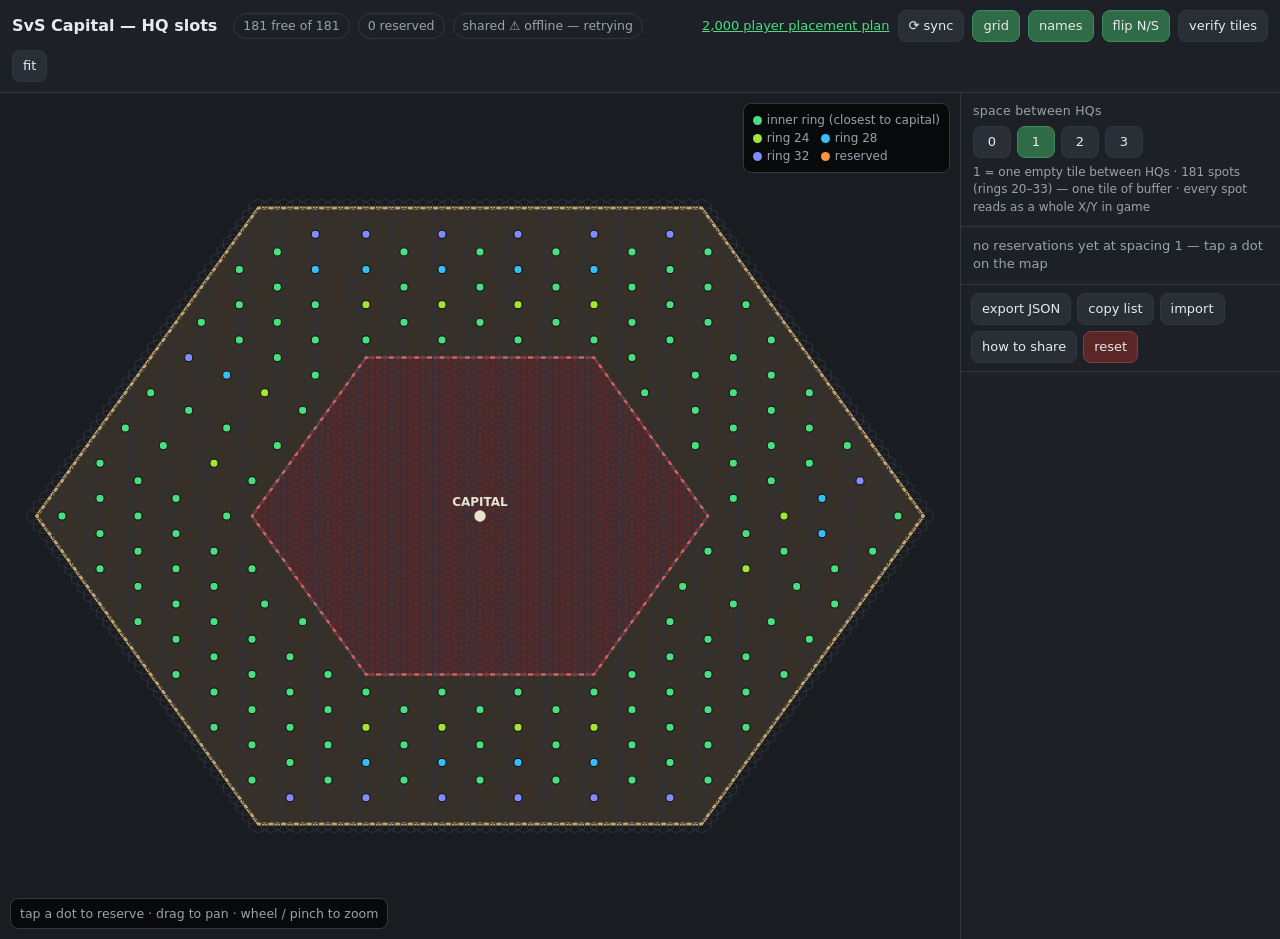
==== commit 8b54e89a: "Add atlas-based capital and grass placement plan" ====
--- a/index.html
+++ b/index.html
@@ -69,6 +69,7 @@
   <span class="pill" id="pillTaken">–</span>
   <span class="pill" id="pillShared">shared: connecting…</span>
   <span class="spacer"></span>
+  <a href="placement.html" style="color:var(--r20);font-size:13px">2,000 player placement plan</a>
   <button id="btnSync" title="pull the latest list from the shared sign-up sheet">⟳ sync</button>
   <button id="btnGrid" title="show/hide the tile grid">grid</button>
   <button id="btnNames" title="show/hide the names on the map">names</button>
